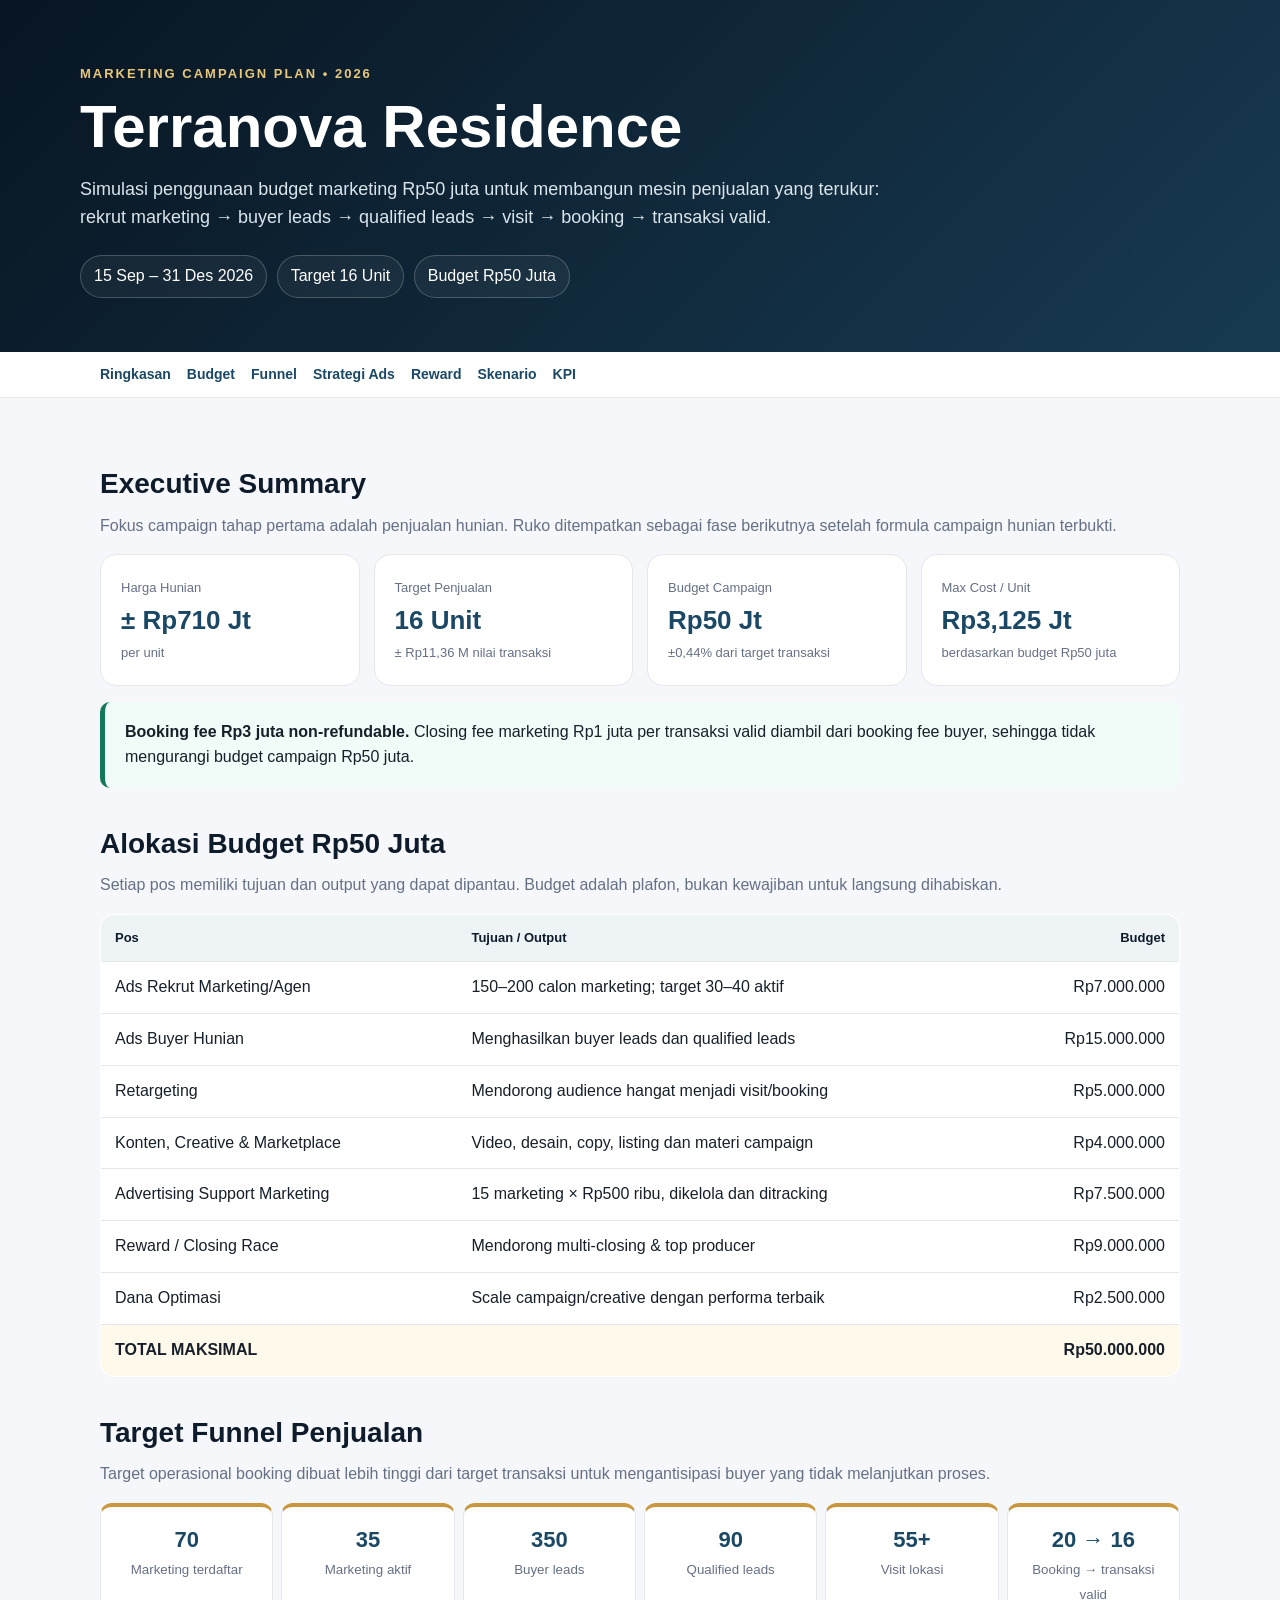
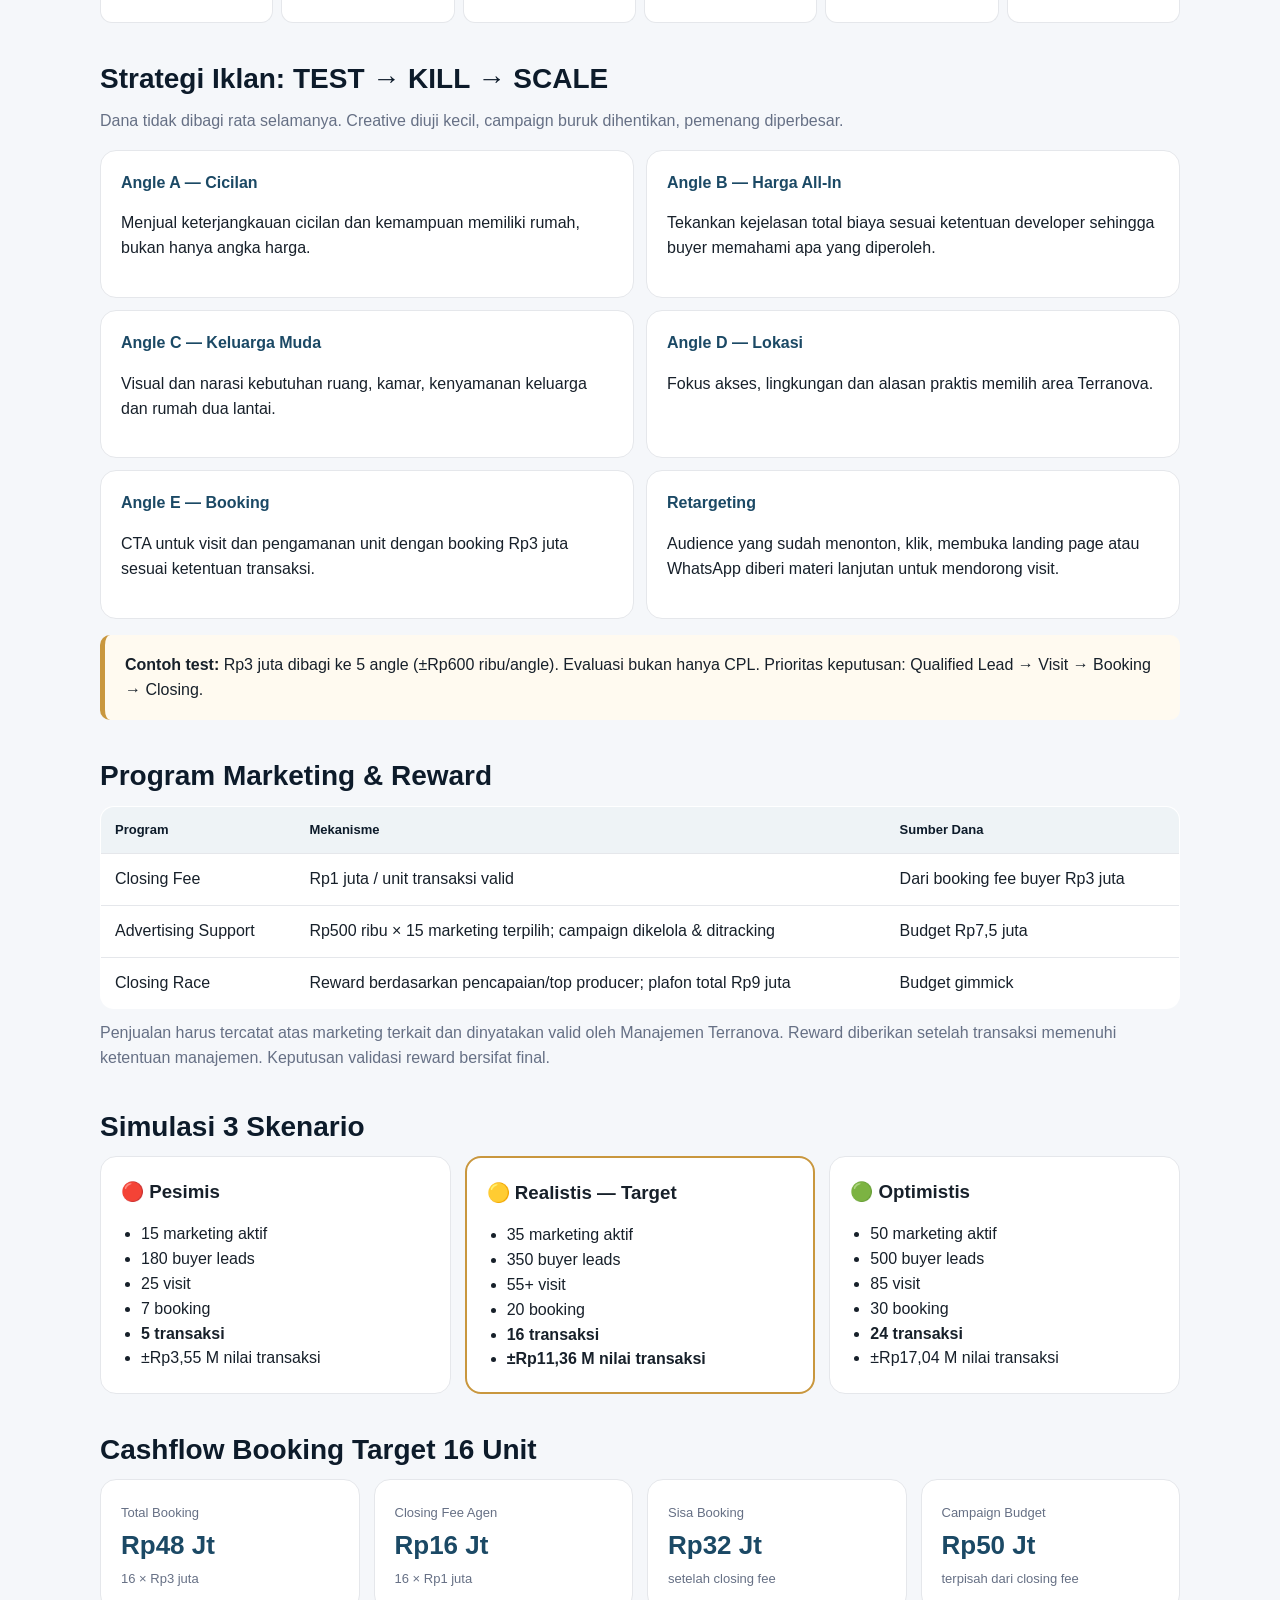
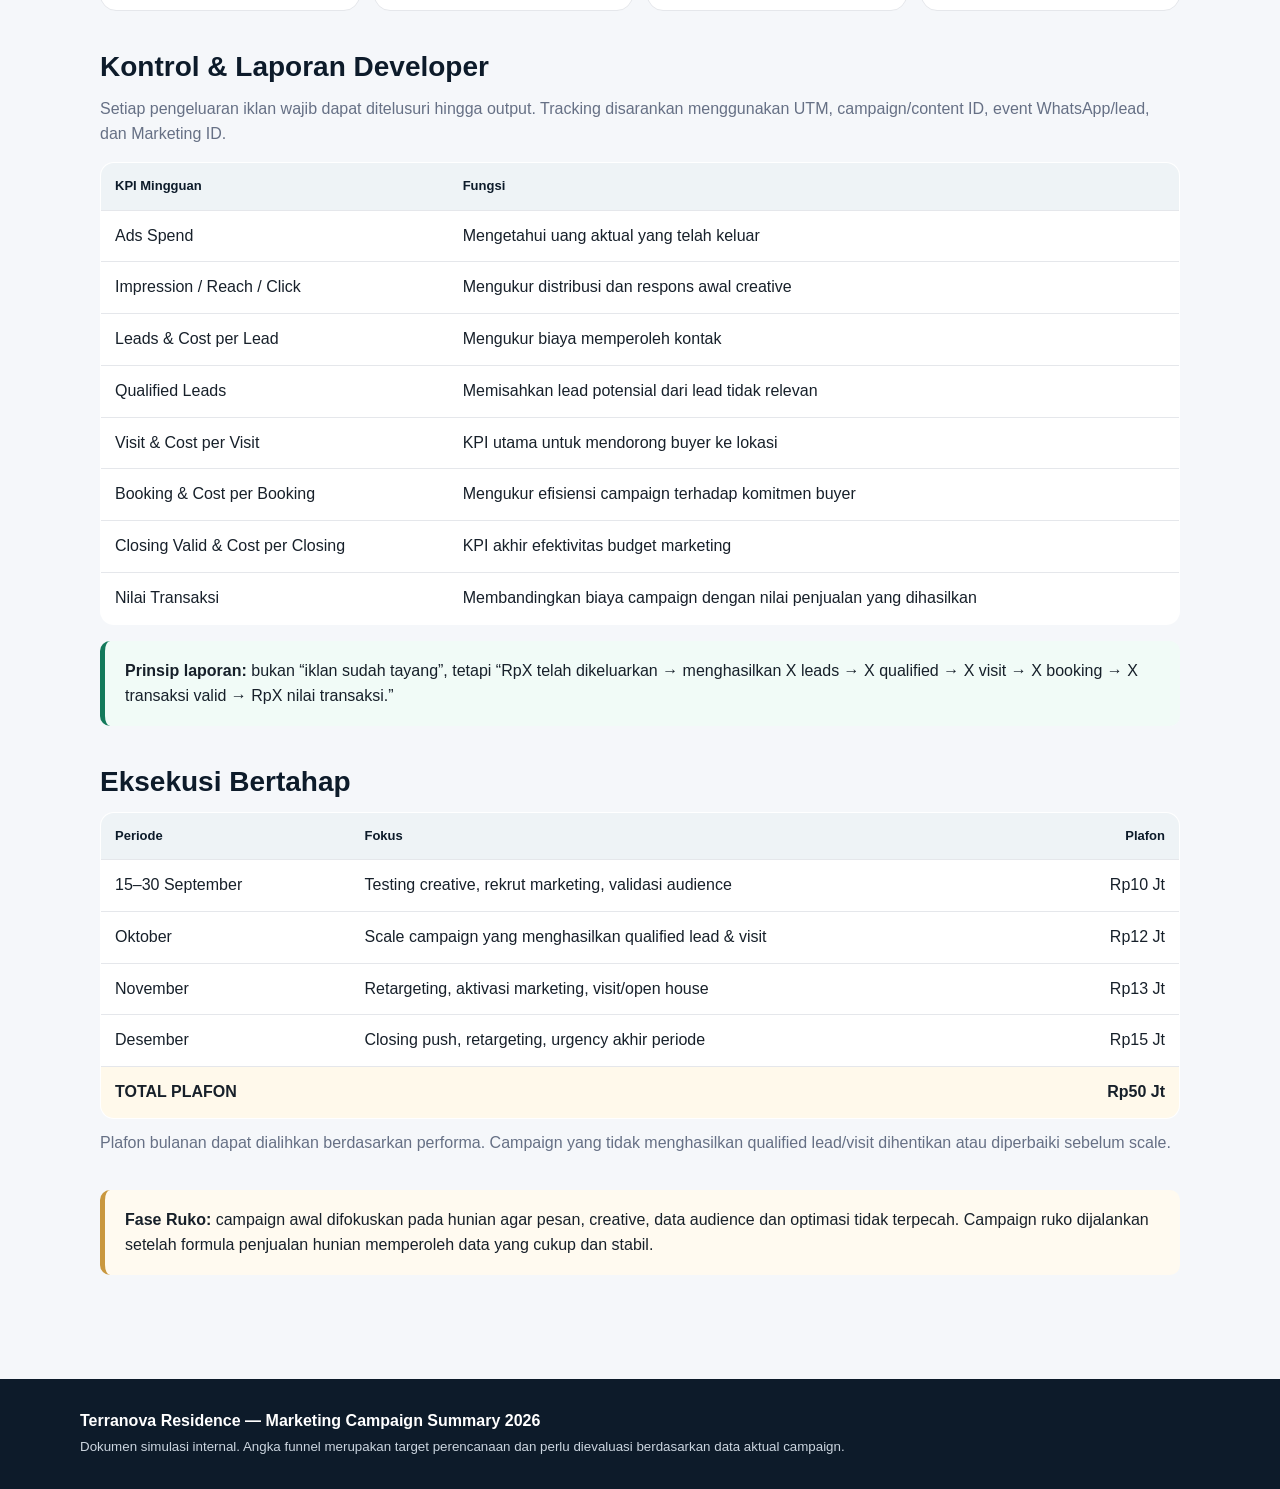
==== summary.html @ 8e8e4796 "Add files via upload" ====
<!doctype html>
<html lang="id">
<head>
<meta charset="utf-8">
<meta name="viewport" content="width=device-width,initial-scale=1">
<title>Marketing Campaign Summary | Terranova Residence 2026</title>
<meta name="description" content="Rencana dan simulasi budget marketing Terranova Residence periode September–Desember 2026.">
<style>
:root{--navy:#0d1b2a;--blue:#1b4965;--gold:#c9973e;--cream:#f7f4ee;--white:#fff;--text:#17202a;--muted:#667085;--green:#13795b;--red:#b42318;--line:#e5e7eb}
*{box-sizing:border-box}html{scroll-behavior:smooth}body{margin:0;font-family:Inter,Segoe UI,Arial,sans-serif;background:#f5f7fa;color:var(--text);line-height:1.55}
.hero{background:linear-gradient(135deg,#081522,#173a51);color:white;padding:64px 20px 54px}.wrap{max-width:1120px;margin:auto}.eyebrow{font-size:13px;letter-spacing:2px;text-transform:uppercase;color:#e8c77a;font-weight:800}.hero h1{font-size:clamp(32px,6vw,60px);line-height:1.03;margin:12px 0}.hero p{max-width:820px;color:#dbe5ec;font-size:18px}.badge{display:inline-block;padding:8px 13px;border:1px solid #ffffff35;border-radius:999px;margin:5px 5px 0 0;background:#ffffff0c}
nav{background:white;border-bottom:1px solid var(--line);position:sticky;top:0;z-index:5}.navin{max-width:1120px;margin:auto;padding:12px 20px;display:flex;gap:16px;overflow:auto}nav a{white-space:nowrap;color:var(--blue);font-weight:700;text-decoration:none;font-size:14px}
main{padding:30px 20px 70px}.section{margin:34px auto}.section h2{font-size:28px;margin:0 0 8px;color:var(--navy)}.lead{color:var(--muted);margin-top:0}
.grid{display:grid;grid-template-columns:repeat(4,1fr);gap:14px}.card{background:white;border:1px solid var(--line);border-radius:16px;padding:20px}.kpi b{display:block;font-size:26px;color:var(--blue)}.kpi span{font-size:13px;color:var(--muted)}
table{width:100%;border-collapse:collapse;background:white;border-radius:14px;overflow:hidden;border:1px solid var(--line)}th,td{padding:13px 14px;text-align:left;border-bottom:1px solid var(--line)}th{background:#eef3f6;color:var(--navy);font-size:13px}tr:last-child td{border-bottom:0}.money{text-align:right;font-variant-numeric:tabular-nums}.strong{font-weight:800}.total{background:#fff9eb}
.flow{display:grid;grid-template-columns:repeat(6,1fr);gap:8px}.step{background:white;border:1px solid var(--line);border-top:4px solid var(--gold);padding:16px 10px;border-radius:12px;text-align:center}.step b{display:block;font-size:22px;color:var(--blue)}.step small{color:var(--muted)}
.note{padding:18px 20px;border-left:5px solid var(--gold);background:#fffaf0;border-radius:10px}.good{border-left-color:var(--green);background:#f1fbf7}
.scenarios{display:grid;grid-template-columns:repeat(3,1fr);gap:14px}.scenario h3{margin:0 0 12px}.scenario ul{padding-left:20px;margin-bottom:0}.realistic{border:2px solid var(--gold)}
.angle{display:grid;grid-template-columns:repeat(2,1fr);gap:12px}.angle .card b{color:var(--blue)}
.footer{background:var(--navy);color:#cbd5df;padding:30px 20px}.footer strong{color:white}
@media(max-width:850px){.grid{grid-template-columns:repeat(2,1fr)}.flow{grid-template-columns:repeat(3,1fr)}.scenarios{grid-template-columns:1fr}.angle{grid-template-columns:1fr}}
@media(max-width:520px){.grid{grid-template-columns:1fr}.flow{grid-template-columns:repeat(2,1fr)}th,td{padding:10px 8px;font-size:12px}.hero{padding-top:42px}}
@media print{nav{display:none}body{background:white}.card,table{break-inside:avoid}.hero{padding:35px 20px}main{padding-top:10px}}
</style>
</head>
<body>
<header class="hero">
 <div class="wrap">
  <div class="eyebrow">Marketing Campaign Plan • 2026</div>
  <h1>Terranova Residence</h1>
  <p>Simulasi penggunaan budget marketing Rp50 juta untuk membangun mesin penjualan yang terukur: rekrut marketing → buyer leads → qualified leads → visit → booking → transaksi valid.</p>
  <span class="badge">15 Sep – 31 Des 2026</span>
  <span class="badge">Target 16 Unit</span>
  <span class="badge">Budget Rp50 Juta</span>
 </div>
</header>
<nav><div class="navin">
<a href="#ringkasan">Ringkasan</a><a href="#budget">Budget</a><a href="#funnel">Funnel</a><a href="#ads">Strategi Ads</a><a href="#reward">Reward</a><a href="#skenario">Skenario</a><a href="#laporan">KPI</a>
</div></nav>
<main class="wrap">
<section id="ringkasan" class="section">
<h2>Executive Summary</h2>
<p class="lead">Fokus campaign tahap pertama adalah penjualan hunian. Ruko ditempatkan sebagai fase berikutnya setelah formula campaign hunian terbukti.</p>
<div class="grid">
 <div class="card kpi"><span>Harga Hunian</span><b>± Rp710 Jt</b><span>per unit</span></div>
 <div class="card kpi"><span>Target Penjualan</span><b>16 Unit</b><span>± Rp11,36 M nilai transaksi</span></div>
 <div class="card kpi"><span>Budget Campaign</span><b>Rp50 Jt</b><span>±0,44% dari target transaksi</span></div>
 <div class="card kpi"><span>Max Cost / Unit</span><b>Rp3,125 Jt</b><span>berdasarkan budget Rp50 juta</span></div>
</div>
<div class="note good" style="margin-top:16px"><strong>Booking fee Rp3 juta non-refundable.</strong> Closing fee marketing Rp1 juta per transaksi valid diambil dari booking fee buyer, sehingga tidak mengurangi budget campaign Rp50 juta.</div>
</section>

<section id="budget" class="section">
<h2>Alokasi Budget Rp50 Juta</h2>
<p class="lead">Setiap pos memiliki tujuan dan output yang dapat dipantau. Budget adalah plafon, bukan kewajiban untuk langsung dihabiskan.</p>
<table>
<thead><tr><th>Pos</th><th>Tujuan / Output</th><th class="money">Budget</th></tr></thead>
<tbody>
<tr><td>Ads Rekrut Marketing/Agen</td><td>150–200 calon marketing; target 30–40 aktif</td><td class="money">Rp7.000.000</td></tr>
<tr><td>Ads Buyer Hunian</td><td>Menghasilkan buyer leads dan qualified leads</td><td class="money">Rp15.000.000</td></tr>
<tr><td>Retargeting</td><td>Mendorong audience hangat menjadi visit/booking</td><td class="money">Rp5.000.000</td></tr>
<tr><td>Konten, Creative & Marketplace</td><td>Video, desain, copy, listing dan materi campaign</td><td class="money">Rp4.000.000</td></tr>
<tr><td>Advertising Support Marketing</td><td>15 marketing × Rp500 ribu, dikelola dan ditracking</td><td class="money">Rp7.500.000</td></tr>
<tr><td>Reward / Closing Race</td><td>Mendorong multi-closing & top producer</td><td class="money">Rp9.000.000</td></tr>
<tr><td>Dana Optimasi</td><td>Scale campaign/creative dengan performa terbaik</td><td class="money">Rp2.500.000</td></tr>
<tr class="total strong"><td colspan="2">TOTAL MAKSIMAL</td><td class="money">Rp50.000.000</td></tr>
</tbody></table>
</section>

<section id="funnel" class="section">
<h2>Target Funnel Penjualan</h2>
<p class="lead">Target operasional booking dibuat lebih tinggi dari target transaksi untuk mengantisipasi buyer yang tidak melanjutkan proses.</p>
<div class="flow">
<div class="step"><b>70</b><small>Marketing terdaftar</small></div>
<div class="step"><b>35</b><small>Marketing aktif</small></div>
<div class="step"><b>350</b><small>Buyer leads</small></div>
<div class="step"><b>90</b><small>Qualified leads</small></div>
<div class="step"><b>55+</b><small>Visit lokasi</small></div>
<div class="step"><b>20 → 16</b><small>Booking → transaksi valid</small></div>
</div>
</section>

<section id="ads" class="section">
<h2>Strategi Iklan: TEST → KILL → SCALE</h2>
<p class="lead">Dana tidak dibagi rata selamanya. Creative diuji kecil, campaign buruk dihentikan, pemenang diperbesar.</p>
<div class="angle">
<div class="card"><b>Angle A — Cicilan</b><p>Menjual keterjangkauan cicilan dan kemampuan memiliki rumah, bukan hanya angka harga.</p></div>
<div class="card"><b>Angle B — Harga All-In</b><p>Tekankan kejelasan total biaya sesuai ketentuan developer sehingga buyer memahami apa yang diperoleh.</p></div>
<div class="card"><b>Angle C — Keluarga Muda</b><p>Visual dan narasi kebutuhan ruang, kamar, kenyamanan keluarga dan rumah dua lantai.</p></div>
<div class="card"><b>Angle D — Lokasi</b><p>Fokus akses, lingkungan dan alasan praktis memilih area Terranova.</p></div>
<div class="card"><b>Angle E — Booking</b><p>CTA untuk visit dan pengamanan unit dengan booking Rp3 juta sesuai ketentuan transaksi.</p></div>
<div class="card"><b>Retargeting</b><p>Audience yang sudah menonton, klik, membuka landing page atau WhatsApp diberi materi lanjutan untuk mendorong visit.</p></div>
</div>
<div class="note" style="margin-top:16px"><strong>Contoh test:</strong> Rp3 juta dibagi ke 5 angle (±Rp600 ribu/angle). Evaluasi bukan hanya CPL. Prioritas keputusan: Qualified Lead → Visit → Booking → Closing.</div>
</section>

<section id="reward" class="section">
<h2>Program Marketing & Reward</h2>
<table>
<thead><tr><th>Program</th><th>Mekanisme</th><th>Sumber Dana</th></tr></thead>
<tbody>
<tr><td>Closing Fee</td><td>Rp1 juta / unit transaksi valid</td><td>Dari booking fee buyer Rp3 juta</td></tr>
<tr><td>Advertising Support</td><td>Rp500 ribu × 15 marketing terpilih; campaign dikelola & ditracking</td><td>Budget Rp7,5 juta</td></tr>
<tr><td>Closing Race</td><td>Reward berdasarkan pencapaian/top producer; plafon total Rp9 juta</td><td>Budget gimmick</td></tr>
</tbody></table>
<p class="lead" style="margin-top:12px">Penjualan harus tercatat atas marketing terkait dan dinyatakan valid oleh Manajemen Terranova. Reward diberikan setelah transaksi memenuhi ketentuan manajemen. Keputusan validasi reward bersifat final.</p>
</section>

<section id="skenario" class="section">
<h2>Simulasi 3 Skenario</h2>
<div class="scenarios">
<div class="card scenario"><h3>🔴 Pesimis</h3><ul><li>15 marketing aktif</li><li>180 buyer leads</li><li>25 visit</li><li>7 booking</li><li><strong>5 transaksi</strong></li><li>±Rp3,55 M nilai transaksi</li></ul></div>
<div class="card scenario realistic"><h3>🟡 Realistis — Target</h3><ul><li>35 marketing aktif</li><li>350 buyer leads</li><li>55+ visit</li><li>20 booking</li><li><strong>16 transaksi</strong></li><li><strong>±Rp11,36 M nilai transaksi</strong></li></ul></div>
<div class="card scenario"><h3>🟢 Optimistis</h3><ul><li>50 marketing aktif</li><li>500 buyer leads</li><li>85 visit</li><li>30 booking</li><li><strong>24 transaksi</strong></li><li>±Rp17,04 M nilai transaksi</li></ul></div>
</div>
</section>

<section class="section">
<h2>Cashflow Booking Target 16 Unit</h2>
<div class="grid">
<div class="card kpi"><span>Total Booking</span><b>Rp48 Jt</b><span>16 × Rp3 juta</span></div>
<div class="card kpi"><span>Closing Fee Agen</span><b>Rp16 Jt</b><span>16 × Rp1 juta</span></div>
<div class="card kpi"><span>Sisa Booking</span><b>Rp32 Jt</b><span>setelah closing fee</span></div>
<div class="card kpi"><span>Campaign Budget</span><b>Rp50 Jt</b><span>terpisah dari closing fee</span></div>
</div>
</section>

<section id="laporan" class="section">
<h2>Kontrol & Laporan Developer</h2>
<p class="lead">Setiap pengeluaran iklan wajib dapat ditelusuri hingga output. Tracking disarankan menggunakan UTM, campaign/content ID, event WhatsApp/lead, dan Marketing ID.</p>
<table>
<thead><tr><th>KPI Mingguan</th><th>Fungsi</th></tr></thead>
<tbody>
<tr><td>Ads Spend</td><td>Mengetahui uang aktual yang telah keluar</td></tr>
<tr><td>Impression / Reach / Click</td><td>Mengukur distribusi dan respons awal creative</td></tr>
<tr><td>Leads & Cost per Lead</td><td>Mengukur biaya memperoleh kontak</td></tr>
<tr><td>Qualified Leads</td><td>Memisahkan lead potensial dari lead tidak relevan</td></tr>
<tr><td>Visit & Cost per Visit</td><td>KPI utama untuk mendorong buyer ke lokasi</td></tr>
<tr><td>Booking & Cost per Booking</td><td>Mengukur efisiensi campaign terhadap komitmen buyer</td></tr>
<tr><td>Closing Valid & Cost per Closing</td><td>KPI akhir efektivitas budget marketing</td></tr>
<tr><td>Nilai Transaksi</td><td>Membandingkan biaya campaign dengan nilai penjualan yang dihasilkan</td></tr>
</tbody></table>
<div class="note good" style="margin-top:16px"><strong>Prinsip laporan:</strong> bukan “iklan sudah tayang”, tetapi “RpX telah dikeluarkan → menghasilkan X leads → X qualified → X visit → X booking → X transaksi valid → RpX nilai transaksi.”</div>
</section>

<section class="section">
<h2>Eksekusi Bertahap</h2>
<table>
<thead><tr><th>Periode</th><th>Fokus</th><th class="money">Plafon</th></tr></thead>
<tbody>
<tr><td>15–30 September</td><td>Testing creative, rekrut marketing, validasi audience</td><td class="money">Rp10 Jt</td></tr>
<tr><td>Oktober</td><td>Scale campaign yang menghasilkan qualified lead & visit</td><td class="money">Rp12 Jt</td></tr>
<tr><td>November</td><td>Retargeting, aktivasi marketing, visit/open house</td><td class="money">Rp13 Jt</td></tr>
<tr><td>Desember</td><td>Closing push, retargeting, urgency akhir periode</td><td class="money">Rp15 Jt</td></tr>
<tr class="total strong"><td colspan="2">TOTAL PLAFON</td><td class="money">Rp50 Jt</td></tr>
</tbody></table>
<p class="lead" style="margin-top:12px">Plafon bulanan dapat dialihkan berdasarkan performa. Campaign yang tidak menghasilkan qualified lead/visit dihentikan atau diperbaiki sebelum scale.</p>
</section>

<section class="section">
<div class="note"><strong>Fase Ruko:</strong> campaign awal difokuskan pada hunian agar pesan, creative, data audience dan optimasi tidak terpecah. Campaign ruko dijalankan setelah formula penjualan hunian memperoleh data yang cukup dan stabil.</div>
</section>
</main>
<footer class="footer"><div class="wrap"><strong>Terranova Residence — Marketing Campaign Summary 2026</strong><br><small>Dokumen simulasi internal. Angka funnel merupakan target perencanaan dan perlu dievaluasi berdasarkan data aktual campaign.</small></div></footer>
</body>
</html>
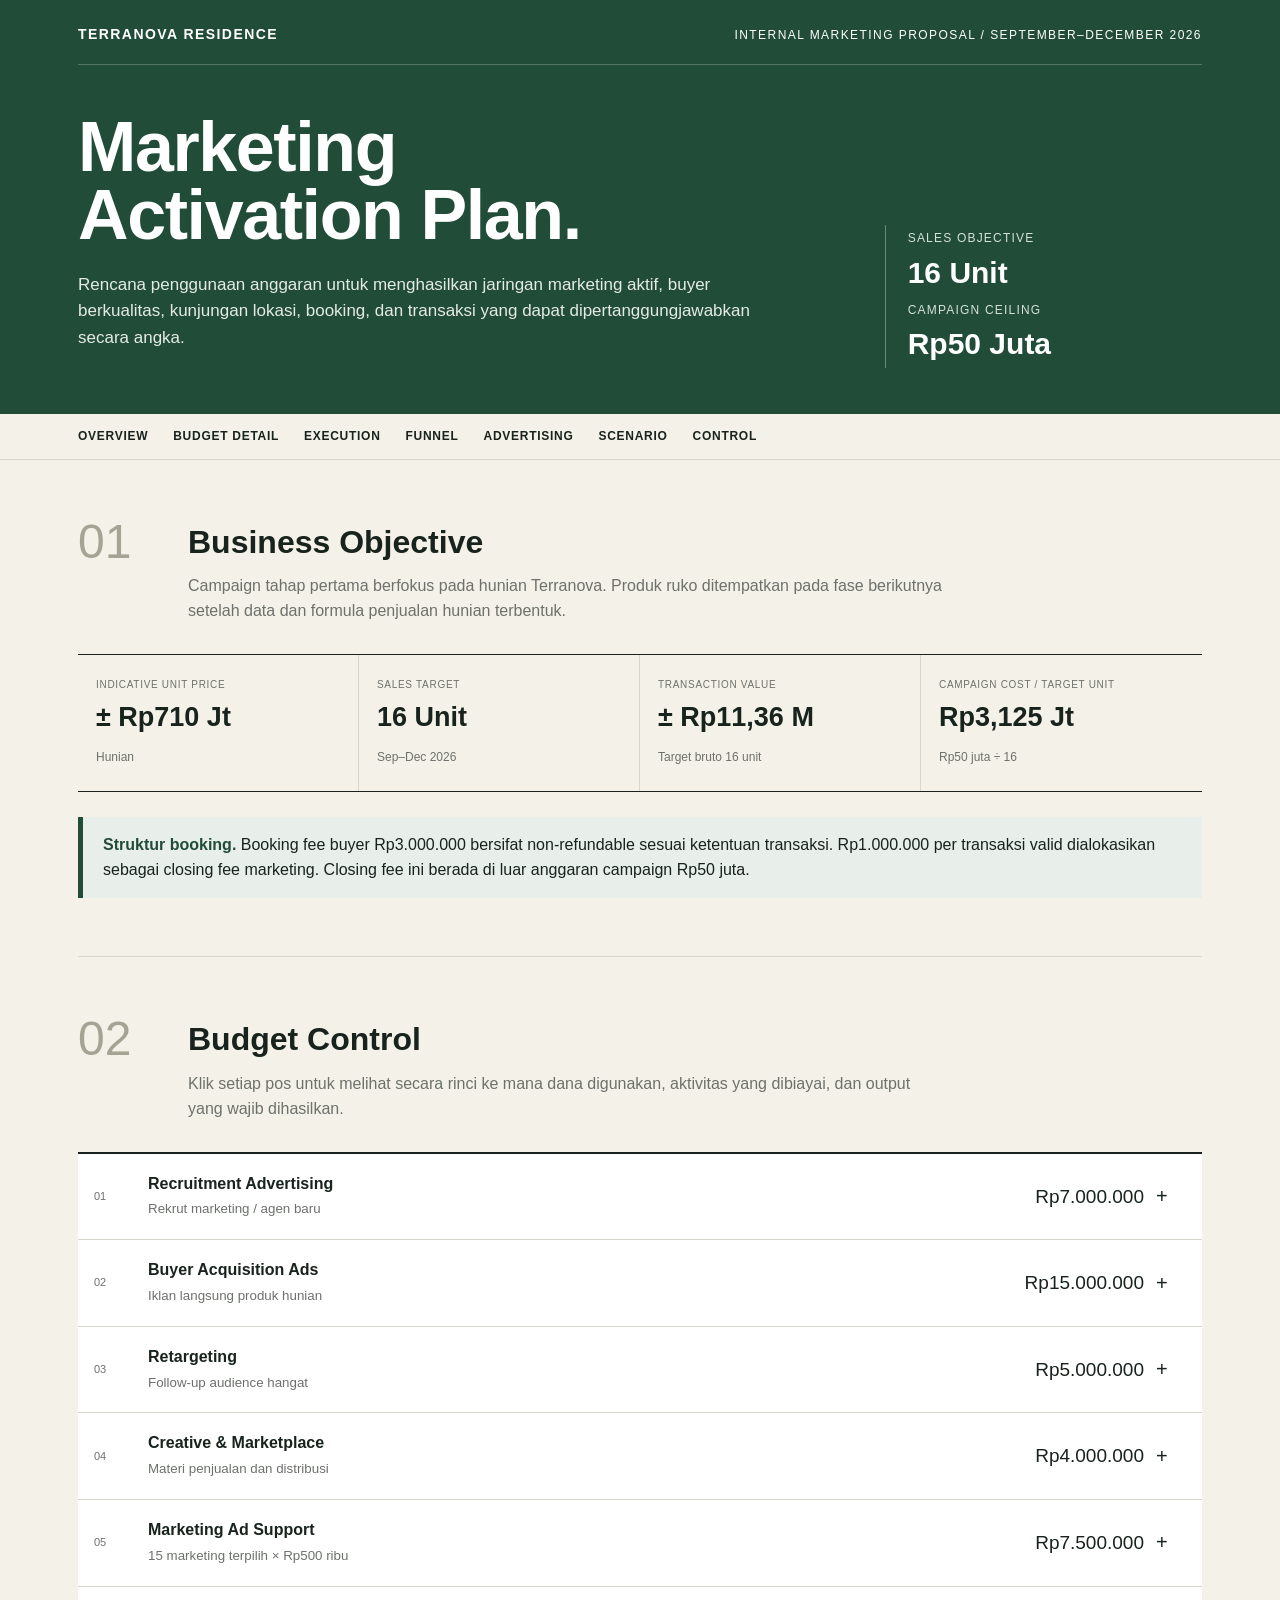
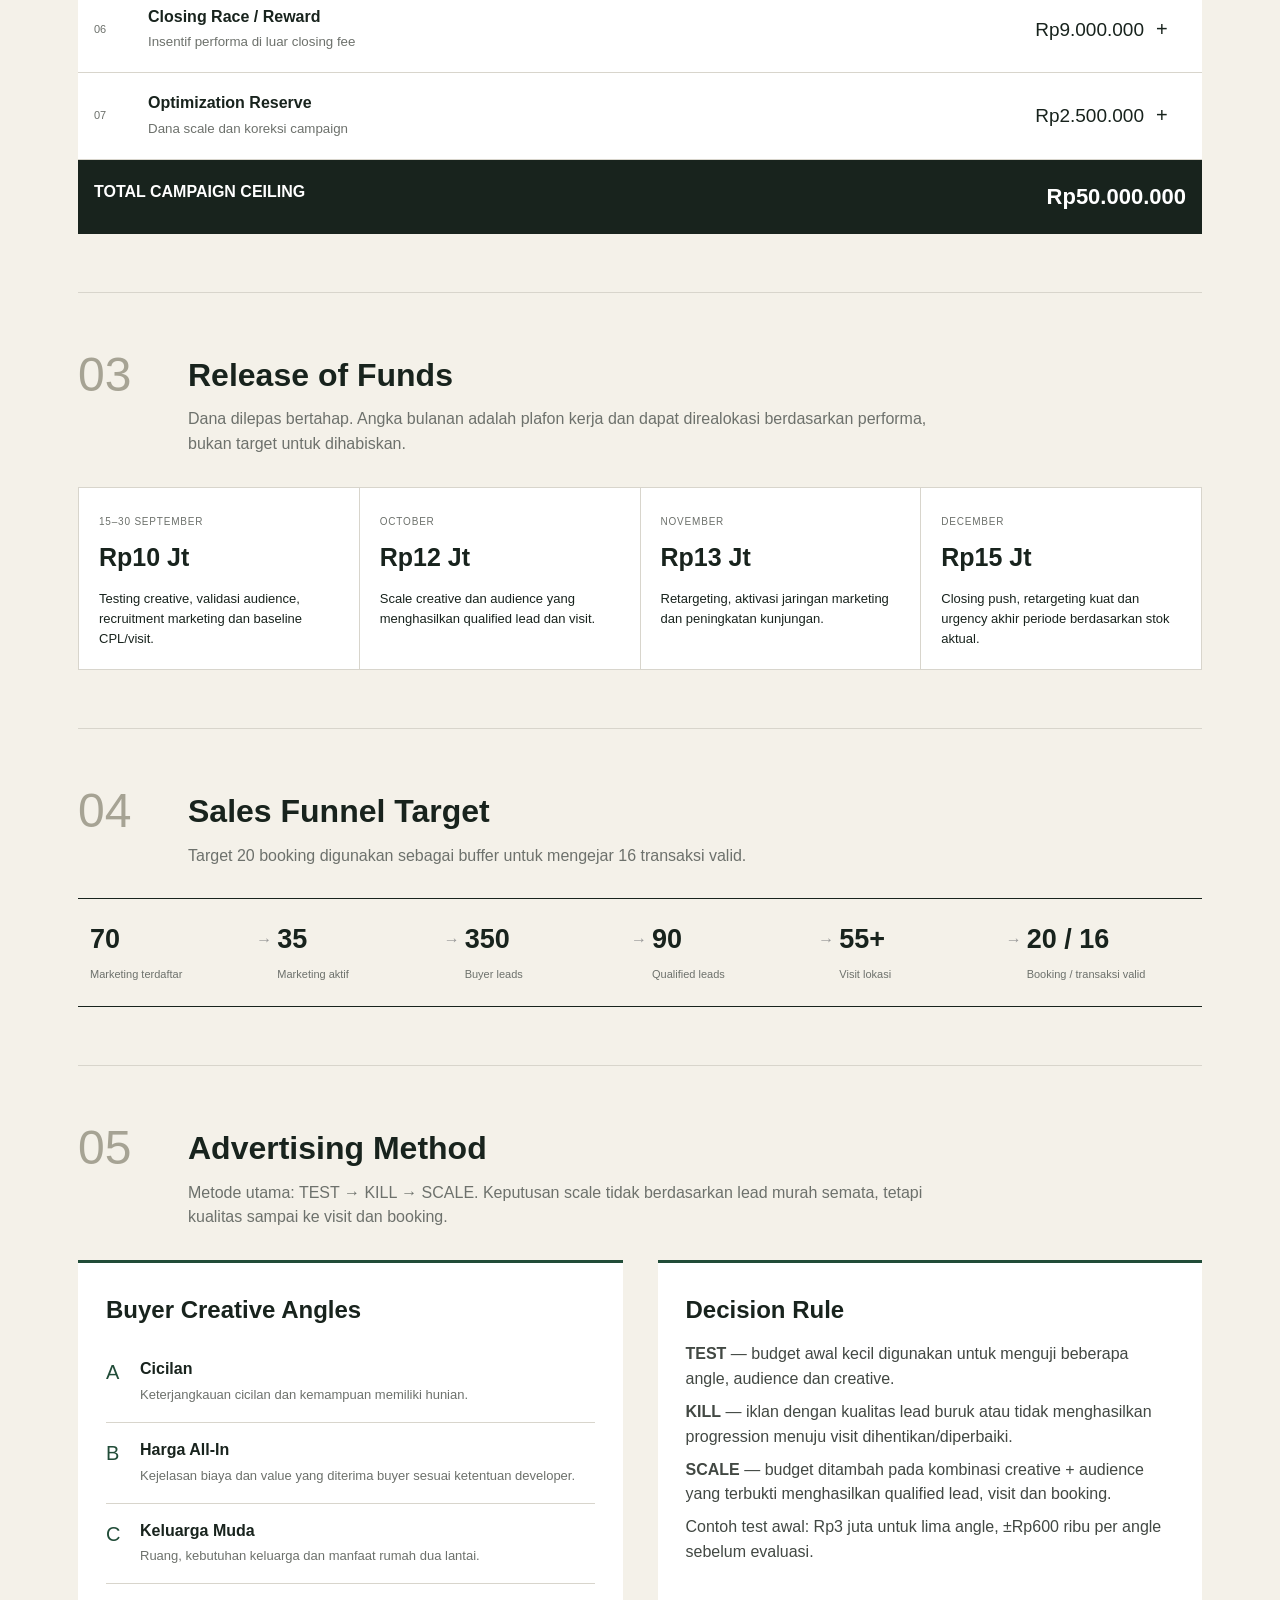
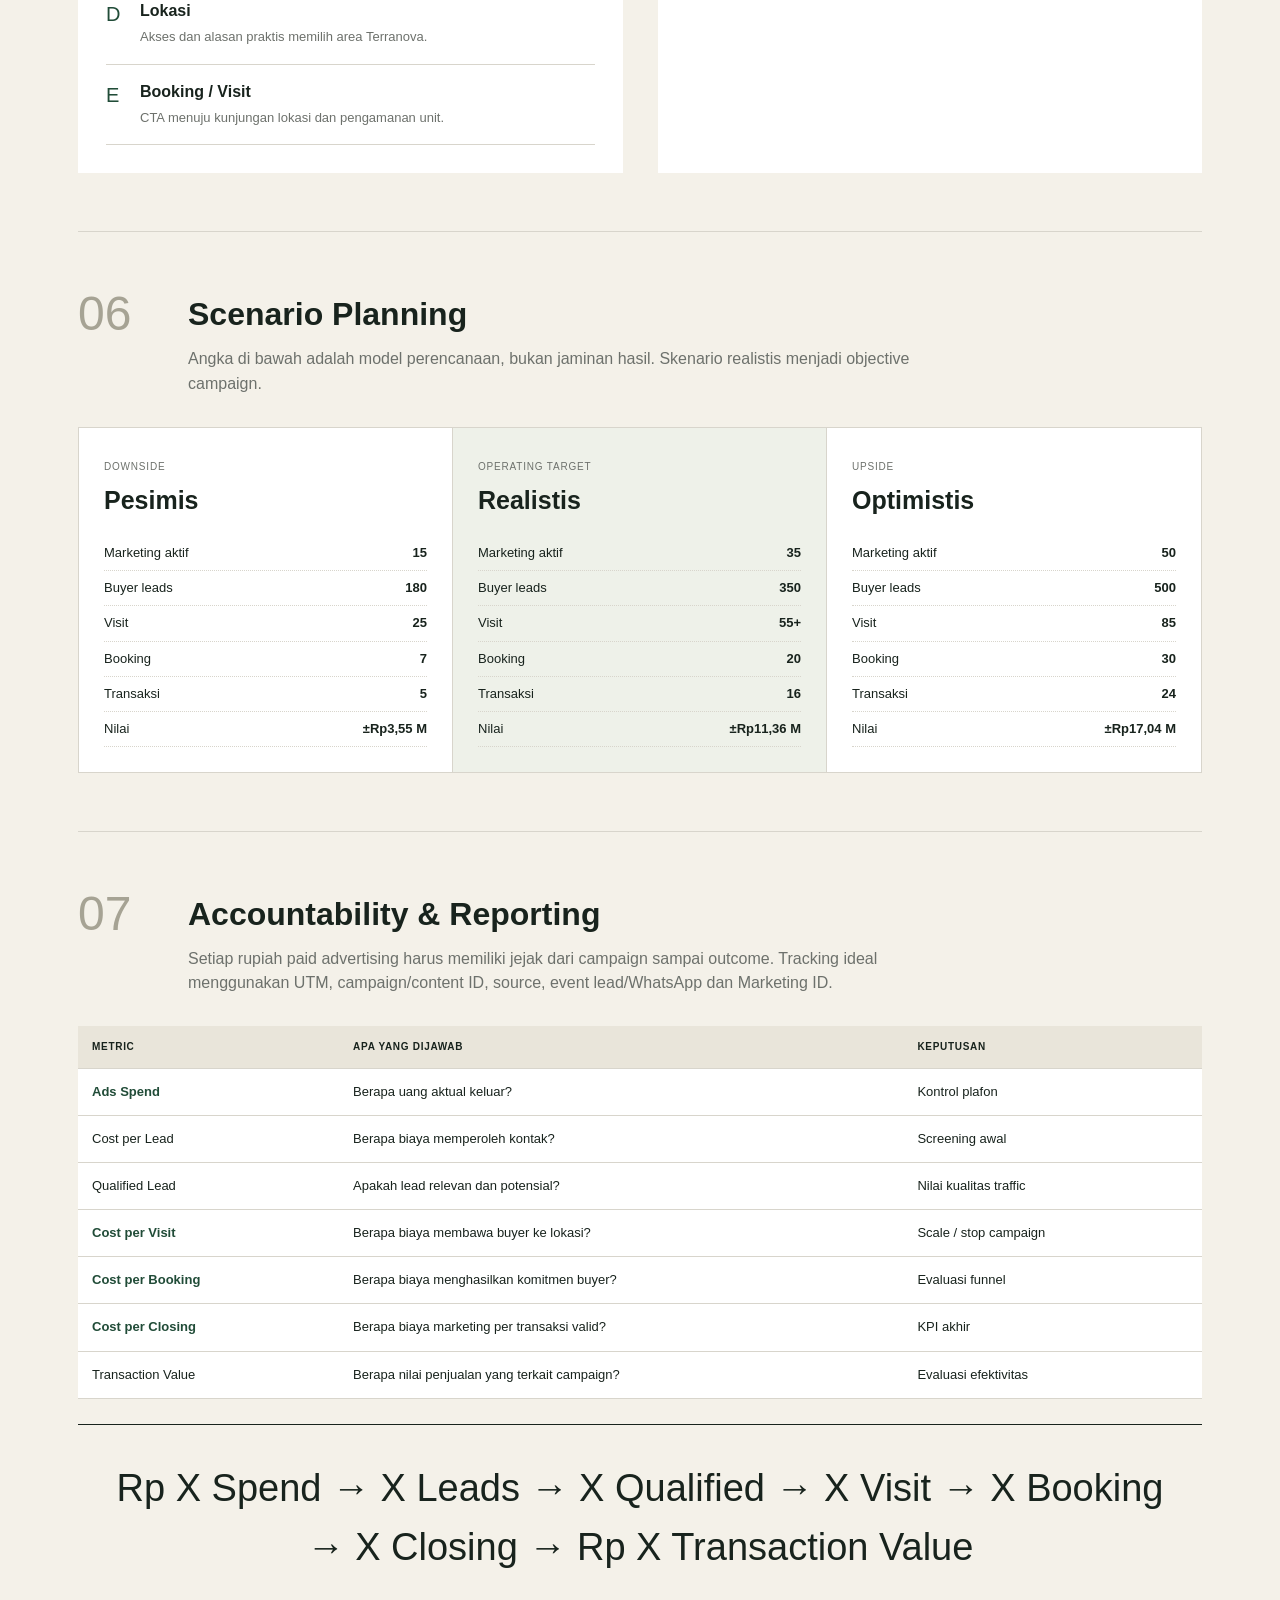
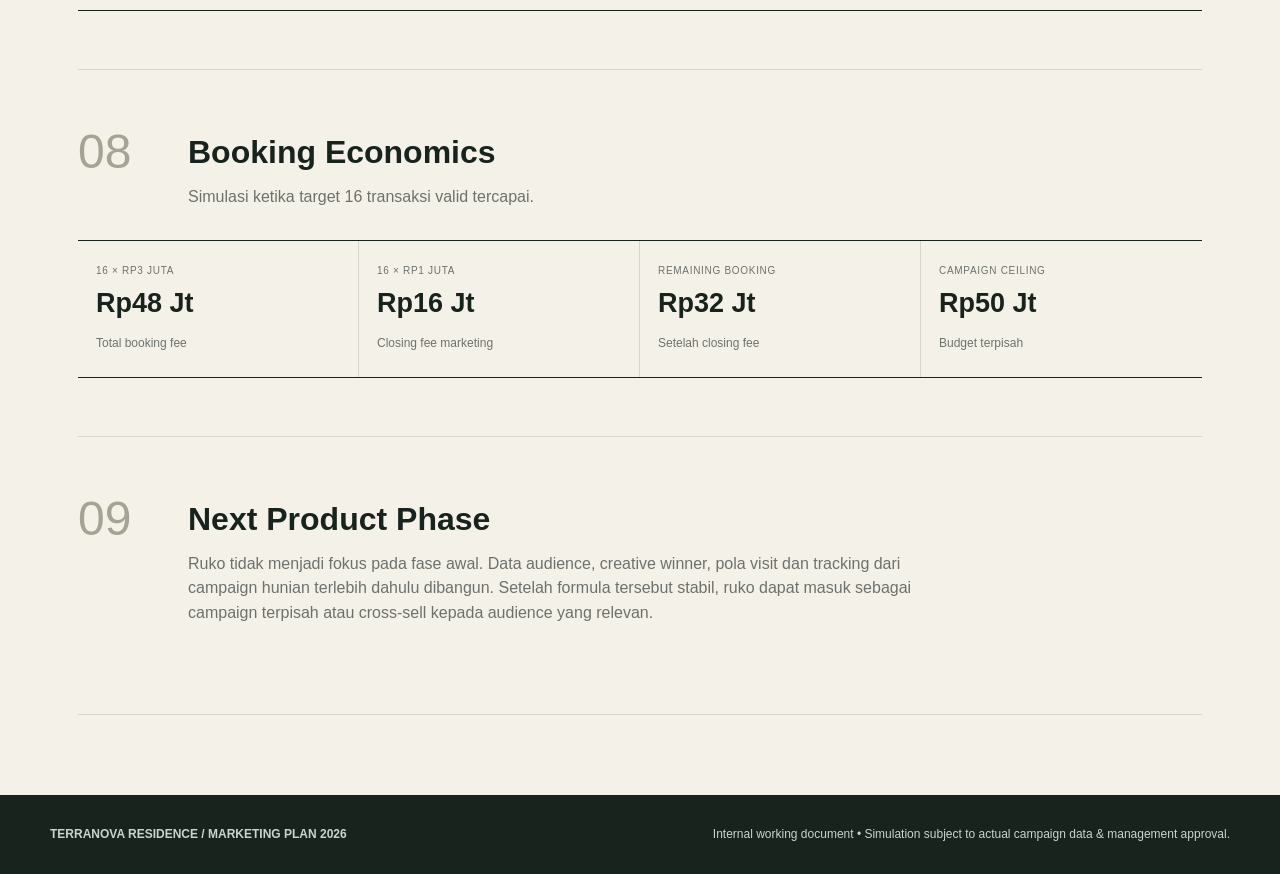
==== commit cc7a7d3f: "Add files via upload" ====
--- a/summary.html
+++ b/summary.html
@@ -3,164 +3,185 @@
 <head>
 <meta charset="utf-8">
 <meta name="viewport" content="width=device-width,initial-scale=1">
-<title>Marketing Campaign Summary | Terranova Residence 2026</title>
-<meta name="description" content="Rencana dan simulasi budget marketing Terranova Residence periode September–Desember 2026.">
+<title>Terranova Residence — Marketing Plan Sep–Dec 2026</title>
+<meta name="description" content="Marketing plan dan budget control Terranova Residence September–Desember 2026.">
 <style>
-:root{--navy:#0d1b2a;--blue:#1b4965;--gold:#c9973e;--cream:#f7f4ee;--white:#fff;--text:#17202a;--muted:#667085;--green:#13795b;--red:#b42318;--line:#e5e7eb}
-*{box-sizing:border-box}html{scroll-behavior:smooth}body{margin:0;font-family:Inter,Segoe UI,Arial,sans-serif;background:#f5f7fa;color:var(--text);line-height:1.55}
-.hero{background:linear-gradient(135deg,#081522,#173a51);color:white;padding:64px 20px 54px}.wrap{max-width:1120px;margin:auto}.eyebrow{font-size:13px;letter-spacing:2px;text-transform:uppercase;color:#e8c77a;font-weight:800}.hero h1{font-size:clamp(32px,6vw,60px);line-height:1.03;margin:12px 0}.hero p{max-width:820px;color:#dbe5ec;font-size:18px}.badge{display:inline-block;padding:8px 13px;border:1px solid #ffffff35;border-radius:999px;margin:5px 5px 0 0;background:#ffffff0c}
-nav{background:white;border-bottom:1px solid var(--line);position:sticky;top:0;z-index:5}.navin{max-width:1120px;margin:auto;padding:12px 20px;display:flex;gap:16px;overflow:auto}nav a{white-space:nowrap;color:var(--blue);font-weight:700;text-decoration:none;font-size:14px}
-main{padding:30px 20px 70px}.section{margin:34px auto}.section h2{font-size:28px;margin:0 0 8px;color:var(--navy)}.lead{color:var(--muted);margin-top:0}
-.grid{display:grid;grid-template-columns:repeat(4,1fr);gap:14px}.card{background:white;border:1px solid var(--line);border-radius:16px;padding:20px}.kpi b{display:block;font-size:26px;color:var(--blue)}.kpi span{font-size:13px;color:var(--muted)}
-table{width:100%;border-collapse:collapse;background:white;border-radius:14px;overflow:hidden;border:1px solid var(--line)}th,td{padding:13px 14px;text-align:left;border-bottom:1px solid var(--line)}th{background:#eef3f6;color:var(--navy);font-size:13px}tr:last-child td{border-bottom:0}.money{text-align:right;font-variant-numeric:tabular-nums}.strong{font-weight:800}.total{background:#fff9eb}
-.flow{display:grid;grid-template-columns:repeat(6,1fr);gap:8px}.step{background:white;border:1px solid var(--line);border-top:4px solid var(--gold);padding:16px 10px;border-radius:12px;text-align:center}.step b{display:block;font-size:22px;color:var(--blue)}.step small{color:var(--muted)}
-.note{padding:18px 20px;border-left:5px solid var(--gold);background:#fffaf0;border-radius:10px}.good{border-left-color:var(--green);background:#f1fbf7}
-.scenarios{display:grid;grid-template-columns:repeat(3,1fr);gap:14px}.scenario h3{margin:0 0 12px}.scenario ul{padding-left:20px;margin-bottom:0}.realistic{border:2px solid var(--gold)}
-.angle{display:grid;grid-template-columns:repeat(2,1fr);gap:12px}.angle .card b{color:var(--blue)}
-.footer{background:var(--navy);color:#cbd5df;padding:30px 20px}.footer strong{color:white}
-@media(max-width:850px){.grid{grid-template-columns:repeat(2,1fr)}.flow{grid-template-columns:repeat(3,1fr)}.scenarios{grid-template-columns:1fr}.angle{grid-template-columns:1fr}}
-@media(max-width:520px){.grid{grid-template-columns:1fr}.flow{grid-template-columns:repeat(2,1fr)}th,td{padding:10px 8px;font-size:12px}.hero{padding-top:42px}}
-@media print{nav{display:none}body{background:white}.card,table{break-inside:avoid}.hero{padding:35px 20px}main{padding-top:10px}}
+:root{--ink:#18231d;--green:#214c38;--green2:#356a4e;--paper:#f4f1e9;--white:#fff;--line:#d8d5cc;--muted:#6d716c;--sand:#ded4bd;--warn:#8a5d28}
+*{box-sizing:border-box}html{scroll-behavior:smooth}body{margin:0;background:var(--paper);color:var(--ink);font-family:"Trebuchet MS","Segoe UI",Arial,sans-serif;line-height:1.55}
+a{color:inherit}.mast{background:var(--green);color:#fff}.mastin{max-width:1180px;margin:auto;padding:24px 28px 46px}.brand{display:flex;justify-content:space-between;align-items:center;border-bottom:1px solid #ffffff3b;padding-bottom:18px;font-size:12px;letter-spacing:.12em;text-transform:uppercase}.brand strong{font-size:14px}.headline{display:grid;grid-template-columns:1.55fr .65fr;gap:50px;padding-top:48px}.headline h1{font-family:"Trebuchet MS","Segoe UI",Arial,sans-serif;font-weight:700;font-size:clamp(38px,6vw,70px);line-height:.98;margin:0 0 22px;letter-spacing:-.02em}.headline p{max-width:700px;color:#e4ebe6;font-size:17px}.period{align-self:end;border-left:1px solid #ffffff55;padding-left:22px}.period b{display:block;font-family:"Trebuchet MS","Segoe UI",Arial,sans-serif;font-size:30px;font-weight:700}.period span{font-size:12px;color:#d5e1da;text-transform:uppercase;letter-spacing:.1em}
+.nav{background:#f4f1e9;border-bottom:1px solid var(--line);position:sticky;top:0;z-index:10}.navin{max-width:1180px;margin:auto;display:flex;gap:25px;padding:13px 28px;overflow:auto}.nav a{text-decoration:none;white-space:nowrap;font-size:12px;font-weight:700;text-transform:uppercase;letter-spacing:.06em}
+main{max-width:1180px;margin:auto;padding:0 28px 80px}.section{padding:58px 0;border-bottom:1px solid var(--line)}.sectionhead{display:grid;grid-template-columns:90px 1fr;gap:20px;margin-bottom:30px}.no{font-family:"Trebuchet MS","Segoe UI",Arial,sans-serif;font-size:48px;color:#a6a394;line-height:1}.section h2{font-family:"Trebuchet MS","Segoe UI",Arial,sans-serif;font-size:32px;font-weight:700;margin:0}.sectionlead{color:var(--muted);max-width:760px;margin:7px 0 0}
+.metrics{display:grid;grid-template-columns:repeat(4,1fr);border-top:1px solid var(--ink);border-bottom:1px solid var(--ink)}.metric{padding:22px 18px;border-right:1px solid var(--line)}.metric:last-child{border:0}.metric small{display:block;color:var(--muted);text-transform:uppercase;letter-spacing:.07em;font-size:10px}.metric strong{font-family:"Trebuchet MS","Segoe UI",Arial,sans-serif;display:block;font-size:27px;font-weight:700;margin:5px 0}.metric span{font-size:12px;color:var(--muted)}
+.budgetlist{background:#fff;border-top:2px solid var(--ink)}.budgetrow{border-bottom:1px solid var(--line)}.budgetbtn{width:100%;display:grid;grid-template-columns:42px 1fr 180px 30px;align-items:center;gap:12px;padding:18px 16px;background:none;border:0;text-align:left;color:var(--ink);cursor:pointer;font:inherit}.budgetbtn:hover{background:#faf9f5}.idx{font-size:11px;color:var(--muted)}.budgetname strong{display:block}.budgetname small{color:var(--muted)}.amount{text-align:right;font-family:"Trebuchet MS","Segoe UI",Arial,sans-serif;font-size:19px}.chev{font-size:20px;transition:.2s}.budgetrow.open .chev{transform:rotate(45deg)}.detail{display:none;background:#f8f7f2;border-top:1px dashed var(--line);padding:22px 22px 25px 70px}.budgetrow.open .detail{display:block}.detailgrid{display:grid;grid-template-columns:1fr 1fr;gap:28px}.detail h4{margin:0 0 8px;font-size:12px;text-transform:uppercase;letter-spacing:.08em;color:var(--green)}.detail ul{margin:0;padding-left:18px}.detail li{margin:5px 0}.output{border-left:3px solid var(--green2);padding-left:16px}.budgettotal{display:flex;justify-content:space-between;padding:20px 16px;background:var(--ink);color:#fff;font-weight:700}.budgettotal b{font-family:"Trebuchet MS","Segoe UI",Arial,sans-serif;font-size:22px}
+.months{display:grid;grid-template-columns:repeat(4,1fr);gap:1px;background:var(--line);border:1px solid var(--line)}.month{background:#fff;padding:20px}.month small{color:var(--muted);text-transform:uppercase;font-size:10px;letter-spacing:.08em}.month b{display:block;font-family:"Trebuchet MS","Segoe UI",Arial,sans-serif;font-size:25px;font-weight:700;margin:5px 0 12px}.month p{font-size:13px;margin:0}
+.funnel{display:flex;align-items:stretch;border-top:1px solid var(--ink);border-bottom:1px solid var(--ink)}.fitem{flex:1;padding:20px 12px;position:relative}.fitem:not(:last-child):after{content:"→";position:absolute;right:-7px;top:29px;color:#999}.fitem strong{font-family:"Trebuchet MS","Segoe UI",Arial,sans-serif;font-size:27px;font-weight:700;display:block}.fitem span{font-size:11px;color:var(--muted)}
+.two{display:grid;grid-template-columns:1fr 1fr;gap:35px}.editorial{background:#fff;padding:28px;border-top:3px solid var(--green)}.editorial h3{font-family:"Trebuchet MS","Segoe UI",Arial,sans-serif;font-weight:400;font-size:24px;font-weight:700;margin:0 0 14px}.editorial p{margin:8px 0;color:#424843}.angles{counter-reset:a}.angle{display:grid;grid-template-columns:34px 1fr;padding:15px 0;border-bottom:1px solid var(--line)}.angle:before{counter-increment:a;content:counter(a,upper-alpha);font-family:"Trebuchet MS","Segoe UI",Arial,sans-serif;color:var(--green);font-size:20px}.angle strong{display:block}.angle span{font-size:13px;color:var(--muted)}
+.tablewrap{overflow:auto}table{border-collapse:collapse;width:100%;min-width:680px;background:#fff}th{font-size:10px;text-transform:uppercase;letter-spacing:.07em;text-align:left;background:#e9e5da}th,td{padding:13px 14px;border-bottom:1px solid var(--line)}td{font-size:13px}.right{text-align:right}.hi{font-weight:700;color:var(--green)}
+.callout{margin-top:25px;border-left:5px solid var(--green);padding:16px 20px;background:#e8eee9}.callout strong{color:var(--green)}
+.scenario{display:grid;grid-template-columns:repeat(3,1fr);border:1px solid var(--line)}.sc{padding:25px;background:#fff;border-right:1px solid var(--line)}.sc:last-child{border:0}.sc.featured{background:#eef1e9}.sc label{font-size:10px;text-transform:uppercase;letter-spacing:.08em;color:var(--muted)}.sc h3{font-family:"Trebuchet MS","Segoe UI",Arial,sans-serif;font-size:25px;font-weight:700;margin:4px 0 16px}.sc dl{margin:0}.sc dl div{display:flex;justify-content:space-between;border-bottom:1px dotted var(--line);padding:7px 0;font-size:13px}.sc dd{font-weight:700;margin:0}
+.formula{font-family:"Trebuchet MS","Segoe UI",Arial,sans-serif;font-size:clamp(23px,4vw,38px);text-align:center;padding:34px;border-top:1px solid var(--ink);border-bottom:1px solid var(--ink);margin-top:25px}
+footer{background:#18231d;color:#ccd3ce;padding:30px 28px;font-size:12px}.foot{max-width:1180px;margin:auto;display:flex;justify-content:space-between;gap:20px}
+@media(max-width:800px){.headline{grid-template-columns:1fr}.period{border-left:0;border-top:1px solid #ffffff55;padding:18px 0 0}.metrics{grid-template-columns:1fr 1fr}.metric:nth-child(2){border-right:0}.metric:nth-child(-n+2){border-bottom:1px solid var(--line)}.sectionhead{grid-template-columns:55px 1fr}.no{font-size:34px}.budgetbtn{grid-template-columns:30px 1fr 120px 24px}.detail{padding-left:25px}.detailgrid,.two{grid-template-columns:1fr}.months{grid-template-columns:1fr 1fr}.funnel{display:grid;grid-template-columns:1fr 1fr}.fitem:after{display:none}.scenario{grid-template-columns:1fr}.sc{border-right:0;border-bottom:1px solid var(--line)}}
+@media(max-width:480px){.mastin,main{padding-left:18px;padding-right:18px}.brand span{display:none}.metrics,.months{grid-template-columns:1fr}.metric{border-right:0!important;border-bottom:1px solid var(--line)}.budgetbtn{grid-template-columns:24px 1fr 95px 20px;padding:15px 9px}.amount{font-size:15px}.budgetname small{display:none}.funnel{grid-template-columns:1fr 1fr}.section{padding:42px 0}.sectionhead{display:block}.no{margin-bottom:10px}.foot{display:block}}
+@media print{.nav{display:none}.budgetrow .detail{display:block!important}.chev{display:none}body{background:#fff}.section{break-inside:avoid}}
 </style>
 </head>
 <body>
-<header class="hero">
- <div class="wrap">
-  <div class="eyebrow">Marketing Campaign Plan • 2026</div>
-  <h1>Terranova Residence</h1>
-  <p>Simulasi penggunaan budget marketing Rp50 juta untuk membangun mesin penjualan yang terukur: rekrut marketing → buyer leads → qualified leads → visit → booking → transaksi valid.</p>
-  <span class="badge">15 Sep – 31 Des 2026</span>
-  <span class="badge">Target 16 Unit</span>
-  <span class="badge">Budget Rp50 Juta</span>
- </div>
+<header class="mast">
+<div class="mastin">
+<div class="brand"><strong>TERRANOVA RESIDENCE</strong><span>Internal Marketing Proposal / September–December 2026</span></div>
+<div class="headline">
+<div><h1>Marketing<br>Activation Plan.</h1><p>Rencana penggunaan anggaran untuk menghasilkan jaringan marketing aktif, buyer berkualitas, kunjungan lokasi, booking, dan transaksi yang dapat dipertanggungjawabkan secara angka.</p></div>
+<div class="period"><span>Sales Objective</span><b>16 Unit</b><span>Campaign Ceiling</span><b>Rp50 Juta</b></div>
+</div>
+</div>
 </header>
-<nav><div class="navin">
-<a href="#ringkasan">Ringkasan</a><a href="#budget">Budget</a><a href="#funnel">Funnel</a><a href="#ads">Strategi Ads</a><a href="#reward">Reward</a><a href="#skenario">Skenario</a><a href="#laporan">KPI</a>
-</div></nav>
-<main class="wrap">
-<section id="ringkasan" class="section">
-<h2>Executive Summary</h2>
-<p class="lead">Fokus campaign tahap pertama adalah penjualan hunian. Ruko ditempatkan sebagai fase berikutnya setelah formula campaign hunian terbukti.</p>
-<div class="grid">
- <div class="card kpi"><span>Harga Hunian</span><b>± Rp710 Jt</b><span>per unit</span></div>
- <div class="card kpi"><span>Target Penjualan</span><b>16 Unit</b><span>± Rp11,36 M nilai transaksi</span></div>
- <div class="card kpi"><span>Budget Campaign</span><b>Rp50 Jt</b><span>±0,44% dari target transaksi</span></div>
- <div class="card kpi"><span>Max Cost / Unit</span><b>Rp3,125 Jt</b><span>berdasarkan budget Rp50 juta</span></div>
+<div class="nav"><div class="navin"><a href="#overview">Overview</a><a href="#budget">Budget Detail</a><a href="#execution">Execution</a><a href="#funnel">Funnel</a><a href="#ads">Advertising</a><a href="#scenario">Scenario</a><a href="#control">Control</a></div></div>
+
+<main>
+<section class="section" id="overview">
+<div class="sectionhead"><div class="no">01</div><div><h2>Business Objective</h2><p class="sectionlead">Campaign tahap pertama berfokus pada hunian Terranova. Produk ruko ditempatkan pada fase berikutnya setelah data dan formula penjualan hunian terbentuk.</p></div></div>
+<div class="metrics">
+<div class="metric"><small>Indicative Unit Price</small><strong>± Rp710 Jt</strong><span>Hunian</span></div>
+<div class="metric"><small>Sales Target</small><strong>16 Unit</strong><span>Sep–Dec 2026</span></div>
+<div class="metric"><small>Transaction Value</small><strong>± Rp11,36 M</strong><span>Target bruto 16 unit</span></div>
+<div class="metric"><small>Campaign Cost / Target Unit</small><strong>Rp3,125 Jt</strong><span>Rp50 juta ÷ 16</span></div>
 </div>
-<div class="note good" style="margin-top:16px"><strong>Booking fee Rp3 juta non-refundable.</strong> Closing fee marketing Rp1 juta per transaksi valid diambil dari booking fee buyer, sehingga tidak mengurangi budget campaign Rp50 juta.</div>
+<div class="callout"><strong>Struktur booking.</strong> Booking fee buyer Rp3.000.000 bersifat non-refundable sesuai ketentuan transaksi. Rp1.000.000 per transaksi valid dialokasikan sebagai closing fee marketing. Closing fee ini berada di luar anggaran campaign Rp50 juta.</div>
 </section>
 
-<section id="budget" class="section">
-<h2>Alokasi Budget Rp50 Juta</h2>
-<p class="lead">Setiap pos memiliki tujuan dan output yang dapat dipantau. Budget adalah plafon, bukan kewajiban untuk langsung dihabiskan.</p>
-<table>
-<thead><tr><th>Pos</th><th>Tujuan / Output</th><th class="money">Budget</th></tr></thead>
-<tbody>
-<tr><td>Ads Rekrut Marketing/Agen</td><td>150–200 calon marketing; target 30–40 aktif</td><td class="money">Rp7.000.000</td></tr>
-<tr><td>Ads Buyer Hunian</td><td>Menghasilkan buyer leads dan qualified leads</td><td class="money">Rp15.000.000</td></tr>
-<tr><td>Retargeting</td><td>Mendorong audience hangat menjadi visit/booking</td><td class="money">Rp5.000.000</td></tr>
-<tr><td>Konten, Creative & Marketplace</td><td>Video, desain, copy, listing dan materi campaign</td><td class="money">Rp4.000.000</td></tr>
-<tr><td>Advertising Support Marketing</td><td>15 marketing × Rp500 ribu, dikelola dan ditracking</td><td class="money">Rp7.500.000</td></tr>
-<tr><td>Reward / Closing Race</td><td>Mendorong multi-closing & top producer</td><td class="money">Rp9.000.000</td></tr>
-<tr><td>Dana Optimasi</td><td>Scale campaign/creative dengan performa terbaik</td><td class="money">Rp2.500.000</td></tr>
-<tr class="total strong"><td colspan="2">TOTAL MAKSIMAL</td><td class="money">Rp50.000.000</td></tr>
-</tbody></table>
-</section>
+<section class="section" id="budget">
+<div class="sectionhead"><div class="no">02</div><div><h2>Budget Control</h2><p class="sectionlead">Klik setiap pos untuk melihat secara rinci ke mana dana digunakan, aktivitas yang dibiayai, dan output yang wajib dihasilkan.</p></div></div>
 
-<section id="funnel" class="section">
-<h2>Target Funnel Penjualan</h2>
-<p class="lead">Target operasional booking dibuat lebih tinggi dari target transaksi untuk mengantisipasi buyer yang tidak melanjutkan proses.</p>
-<div class="flow">
-<div class="step"><b>70</b><small>Marketing terdaftar</small></div>
-<div class="step"><b>35</b><small>Marketing aktif</small></div>
-<div class="step"><b>350</b><small>Buyer leads</small></div>
-<div class="step"><b>90</b><small>Qualified leads</small></div>
-<div class="step"><b>55+</b><small>Visit lokasi</small></div>
-<div class="step"><b>20 → 16</b><small>Booking → transaksi valid</small></div>
+<div class="budgetlist" id="budgetList">
+<div class="budgetrow">
+<button class="budgetbtn" type="button"><span class="idx">01</span><span class="budgetname"><strong>Recruitment Advertising</strong><small>Rekrut marketing / agen baru</small></span><span class="amount">Rp7.000.000</span><span class="chev">+</span></button>
+<div class="detail"><div class="detailgrid"><div><h4>Penggunaan Dana</h4><ul><li>Meta Ads untuk recruitment marketing/agen.</li><li>Creative recruitment: image/video/copy.</li><li>Lead form atau WhatsApp acquisition.</li><li>Testing audience dan creative recruitment.</li></ul></div><div class="output"><h4>Output yang Ditargetkan</h4><ul><li>150–200 calon marketing masuk.</li><li>60–80 marketing terdaftar/serius.</li><li>30–40 marketing aktif.</li><li>Terukur: cost per applicant dan cost per active marketing.</li></ul></div></div></div>
+</div>
+
+<div class="budgetrow">
+<button class="budgetbtn" type="button"><span class="idx">02</span><span class="budgetname"><strong>Buyer Acquisition Ads</strong><small>Iklan langsung produk hunian</small></span><span class="amount">Rp15.000.000</span><span class="chev">+</span></button>
+<div class="detail"><div class="detailgrid"><div><h4>Penggunaan Dana</h4><ul><li>Meta Ads buyer acquisition.</li><li>Testing 5 angle: cicilan, all-in, keluarga, lokasi, booking.</li><li>Traffic/lead diarahkan ke landing page dan WhatsApp.</li><li>Scale hanya creative yang menghasilkan qualified lead/visit.</li></ul></div><div class="output"><h4>Output yang Ditargetkan</h4><ul><li>Kontribusi utama menuju ±350 buyer leads gabungan.</li><li>Qualified leads yang memiliki kebutuhan dan kemampuan relevan.</li><li>Visit lokasi dan booking sebagai KPI utama.</li><li>Cost/lead, cost/visit dan cost/booking tercatat.</li></ul></div></div></div>
+</div>
+
+<div class="budgetrow">
+<button class="budgetbtn" type="button"><span class="idx">03</span><span class="budgetname"><strong>Retargeting</strong><small>Follow-up audience hangat</small></span><span class="amount">Rp5.000.000</span><span class="chev">+</span></button>
+<div class="detail"><div class="detailgrid"><div><h4>Penggunaan Dana</h4><ul><li>Retarget orang yang melihat video/iklan.</li><li>Retarget pengunjung landing page.</li><li>Retarget engagement dan calon buyer yang pernah berinteraksi.</li><li>Materi lanjutan: show unit, akses, simulasi, progress, CTA visit.</li></ul></div><div class="output"><h4>Output yang Ditargetkan</h4><ul><li>Mengubah audience hangat menjadi inquiry.</li><li>Menaikkan jumlah visit.</li><li>Menurunkan cost per booking dari keseluruhan funnel.</li><li>Mengurangi kehilangan calon buyer yang belum siap pada kontak pertama.</li></ul></div></div></div>
+</div>
+
+<div class="budgetrow">
+<button class="budgetbtn" type="button"><span class="idx">04</span><span class="budgetname"><strong>Creative & Marketplace</strong><small>Materi penjualan dan distribusi</small></span><span class="amount">Rp4.000.000</span><span class="chev">+</span></button>
+<div class="detail"><div class="detailgrid"><div><h4>Penggunaan Dana</h4><ul><li>Desain materi iklan dan social media.</li><li>Video pendek/show unit/property content.</li><li>Copywriting, variasi hook dan CTA.</li><li>Listing marketplace/properti dan kebutuhan materi pendukung.</li></ul></div><div class="output"><h4>Output yang Ditargetkan</h4><ul><li>Bank creative siap testing.</li><li>Materi seragam untuk jaringan marketing.</li><li>Creative baru saat frequency/ad fatigue meningkat.</li><li>Konten dapat dipakai ulang pada organic dan paid channel.</li></ul></div></div></div>
+</div>
+
+<div class="budgetrow">
+<button class="budgetbtn" type="button"><span class="idx">05</span><span class="budgetname"><strong>Marketing Ad Support</strong><small>15 marketing terpilih × Rp500 ribu</small></span><span class="amount">Rp7.500.000</span><span class="chev">+</span></button>
+<div class="detail"><div class="detailgrid"><div><h4>Penggunaan Dana</h4><ul><li>Bukan diberikan sebagai uang cash bebas.</li><li>Rp500.000 menjadi advertising support per marketing terpilih.</li><li>Campaign dijalankan/dikontrol agar pengeluaran dapat diaudit.</li><li>Setiap marketing memakai tracking/Marketing ID sendiri.</li></ul></div><div class="output"><h4>Output yang Ditargetkan</h4><ul><li>15 marketing menjalankan campaign terukur.</li><li>Diketahui leads, visit dan booking per marketing.</li><li>Marketing produktif dapat di-scale.</li><li>Marketing tanpa output dapat dihentikan setelah evaluasi.</li></ul></div></div></div>
+</div>
+
+<div class="budgetrow">
+<button class="budgetbtn" type="button"><span class="idx">06</span><span class="budgetname"><strong>Closing Race / Reward</strong><small>Insentif performa di luar closing fee</small></span><span class="amount">Rp9.000.000</span><span class="chev">+</span></button>
+<div class="detail"><div class="detailgrid"><div><h4>Penggunaan Dana</h4><ul><li>Reward pencapaian marketing dan top producer.</li><li>Diberikan berdasarkan transaksi yang telah dinyatakan valid.</li><li>Total exposure reward dikunci maksimal Rp9 juta.</li><li>Mekanisme final mengikuti keputusan Manajemen Terranova.</li></ul></div><div class="output"><h4>Output yang Ditargetkan</h4><ul><li>Mendorong marketing mengejar transaksi kedua dan seterusnya.</li><li>Menciptakan kompetisi tanpa membuat biaya hadiah tidak terkendali.</li><li>Fokus pada produktivitas, bukan jumlah marketing yang sekadar mendaftar.</li></ul></div></div></div>
+</div>
+
+<div class="budgetrow">
+<button class="budgetbtn" type="button"><span class="idx">07</span><span class="budgetname"><strong>Optimization Reserve</strong><small>Dana scale dan koreksi campaign</small></span><span class="amount">Rp2.500.000</span><span class="chev">+</span></button>
+<div class="detail"><div class="detailgrid"><div><h4>Penggunaan Dana</h4><ul><li>Tambahan budget untuk campaign pemenang.</li><li>Testing ulang bila audience/creative awal tidak bekerja.</li><li>Kebutuhan taktis berdasarkan data aktual campaign.</li></ul></div><div class="output"><h4>Output yang Ditargetkan</h4><ul><li>Budget fleksibel tanpa mengambil pos lain secara mendadak.</li><li>Memperbesar sumber lead/visit yang terbukti efektif.</li><li>Tetap tunduk pada plafon keseluruhan Rp50 juta.</li></ul></div></div></div>
+</div>
+<div class="budgettotal"><span>TOTAL CAMPAIGN CEILING</span><b>Rp50.000.000</b></div>
 </div>
 </section>
 
-<section id="ads" class="section">
-<h2>Strategi Iklan: TEST → KILL → SCALE</h2>
-<p class="lead">Dana tidak dibagi rata selamanya. Creative diuji kecil, campaign buruk dihentikan, pemenang diperbesar.</p>
-<div class="angle">
-<div class="card"><b>Angle A — Cicilan</b><p>Menjual keterjangkauan cicilan dan kemampuan memiliki rumah, bukan hanya angka harga.</p></div>
-<div class="card"><b>Angle B — Harga All-In</b><p>Tekankan kejelasan total biaya sesuai ketentuan developer sehingga buyer memahami apa yang diperoleh.</p></div>
-<div class="card"><b>Angle C — Keluarga Muda</b><p>Visual dan narasi kebutuhan ruang, kamar, kenyamanan keluarga dan rumah dua lantai.</p></div>
-<div class="card"><b>Angle D — Lokasi</b><p>Fokus akses, lingkungan dan alasan praktis memilih area Terranova.</p></div>
-<div class="card"><b>Angle E — Booking</b><p>CTA untuk visit dan pengamanan unit dengan booking Rp3 juta sesuai ketentuan transaksi.</p></div>
-<div class="card"><b>Retargeting</b><p>Audience yang sudah menonton, klik, membuka landing page atau WhatsApp diberi materi lanjutan untuk mendorong visit.</p></div>
+<section class="section" id="execution">
+<div class="sectionhead"><div class="no">03</div><div><h2>Release of Funds</h2><p class="sectionlead">Dana dilepas bertahap. Angka bulanan adalah plafon kerja dan dapat direalokasi berdasarkan performa, bukan target untuk dihabiskan.</p></div></div>
+<div class="months">
+<div class="month"><small>15–30 September</small><b>Rp10 Jt</b><p>Testing creative, validasi audience, recruitment marketing dan baseline CPL/visit.</p></div>
+<div class="month"><small>October</small><b>Rp12 Jt</b><p>Scale creative dan audience yang menghasilkan qualified lead dan visit.</p></div>
+<div class="month"><small>November</small><b>Rp13 Jt</b><p>Retargeting, aktivasi jaringan marketing dan peningkatan kunjungan.</p></div>
+<div class="month"><small>December</small><b>Rp15 Jt</b><p>Closing push, retargeting kuat dan urgency akhir periode berdasarkan stok aktual.</p></div>
 </div>
-<div class="note" style="margin-top:16px"><strong>Contoh test:</strong> Rp3 juta dibagi ke 5 angle (±Rp600 ribu/angle). Evaluasi bukan hanya CPL. Prioritas keputusan: Qualified Lead → Visit → Booking → Closing.</div>
 </section>
 
-<section id="reward" class="section">
-<h2>Program Marketing & Reward</h2>
-<table>
-<thead><tr><th>Program</th><th>Mekanisme</th><th>Sumber Dana</th></tr></thead>
-<tbody>
-<tr><td>Closing Fee</td><td>Rp1 juta / unit transaksi valid</td><td>Dari booking fee buyer Rp3 juta</td></tr>
-<tr><td>Advertising Support</td><td>Rp500 ribu × 15 marketing terpilih; campaign dikelola & ditracking</td><td>Budget Rp7,5 juta</td></tr>
-<tr><td>Closing Race</td><td>Reward berdasarkan pencapaian/top producer; plafon total Rp9 juta</td><td>Budget gimmick</td></tr>
-</tbody></table>
-<p class="lead" style="margin-top:12px">Penjualan harus tercatat atas marketing terkait dan dinyatakan valid oleh Manajemen Terranova. Reward diberikan setelah transaksi memenuhi ketentuan manajemen. Keputusan validasi reward bersifat final.</p>
+<section class="section" id="funnel">
+<div class="sectionhead"><div class="no">04</div><div><h2>Sales Funnel Target</h2><p class="sectionlead">Target 20 booking digunakan sebagai buffer untuk mengejar 16 transaksi valid.</p></div></div>
+<div class="funnel">
+<div class="fitem"><strong>70</strong><span>Marketing terdaftar</span></div>
+<div class="fitem"><strong>35</strong><span>Marketing aktif</span></div>
+<div class="fitem"><strong>350</strong><span>Buyer leads</span></div>
+<div class="fitem"><strong>90</strong><span>Qualified leads</span></div>
+<div class="fitem"><strong>55+</strong><span>Visit lokasi</span></div>
+<div class="fitem"><strong>20 / 16</strong><span>Booking / transaksi valid</span></div>
+</div>
 </section>
 
-<section id="skenario" class="section">
-<h2>Simulasi 3 Skenario</h2>
-<div class="scenarios">
-<div class="card scenario"><h3>🔴 Pesimis</h3><ul><li>15 marketing aktif</li><li>180 buyer leads</li><li>25 visit</li><li>7 booking</li><li><strong>5 transaksi</strong></li><li>±Rp3,55 M nilai transaksi</li></ul></div>
-<div class="card scenario realistic"><h3>🟡 Realistis — Target</h3><ul><li>35 marketing aktif</li><li>350 buyer leads</li><li>55+ visit</li><li>20 booking</li><li><strong>16 transaksi</strong></li><li><strong>±Rp11,36 M nilai transaksi</strong></li></ul></div>
-<div class="card scenario"><h3>🟢 Optimistis</h3><ul><li>50 marketing aktif</li><li>500 buyer leads</li><li>85 visit</li><li>30 booking</li><li><strong>24 transaksi</strong></li><li>±Rp17,04 M nilai transaksi</li></ul></div>
+<section class="section" id="ads">
+<div class="sectionhead"><div class="no">05</div><div><h2>Advertising Method</h2><p class="sectionlead">Metode utama: TEST → KILL → SCALE. Keputusan scale tidak berdasarkan lead murah semata, tetapi kualitas sampai ke visit dan booking.</p></div></div>
+<div class="two">
+<div class="editorial"><h3>Buyer Creative Angles</h3>
+<div class="angles"><div class="angle"><div><strong>Cicilan</strong><span>Keterjangkauan cicilan dan kemampuan memiliki hunian.</span></div></div>
+<div class="angle"><div><strong>Harga All-In</strong><span>Kejelasan biaya dan value yang diterima buyer sesuai ketentuan developer.</span></div></div>
+<div class="angle"><div><strong>Keluarga Muda</strong><span>Ruang, kebutuhan keluarga dan manfaat rumah dua lantai.</span></div></div>
+<div class="angle"><div><strong>Lokasi</strong><span>Akses dan alasan praktis memilih area Terranova.</span></div></div>
+<div class="angle"><div><strong>Booking / Visit</strong><span>CTA menuju kunjungan lokasi dan pengamanan unit.</span></div></div></div>
+</div>
+<div class="editorial"><h3>Decision Rule</h3><p><strong>TEST</strong> — budget awal kecil digunakan untuk menguji beberapa angle, audience dan creative.</p><p><strong>KILL</strong> — iklan dengan kualitas lead buruk atau tidak menghasilkan progression menuju visit dihentikan/diperbaiki.</p><p><strong>SCALE</strong> — budget ditambah pada kombinasi creative + audience yang terbukti menghasilkan qualified lead, visit dan booking.</p><p>Contoh test awal: Rp3 juta untuk lima angle, ±Rp600 ribu per angle sebelum evaluasi.</p></div>
+</div>
+</section>
+
+<section class="section" id="scenario">
+<div class="sectionhead"><div class="no">06</div><div><h2>Scenario Planning</h2><p class="sectionlead">Angka di bawah adalah model perencanaan, bukan jaminan hasil. Skenario realistis menjadi objective campaign.</p></div></div>
+<div class="scenario">
+<div class="sc"><label>Downside</label><h3>Pesimis</h3><dl><div><dt>Marketing aktif</dt><dd>15</dd></div><div><dt>Buyer leads</dt><dd>180</dd></div><div><dt>Visit</dt><dd>25</dd></div><div><dt>Booking</dt><dd>7</dd></div><div><dt>Transaksi</dt><dd>5</dd></div><div><dt>Nilai</dt><dd>±Rp3,55 M</dd></div></dl></div>
+<div class="sc featured"><label>Operating Target</label><h3>Realistis</h3><dl><div><dt>Marketing aktif</dt><dd>35</dd></div><div><dt>Buyer leads</dt><dd>350</dd></div><div><dt>Visit</dt><dd>55+</dd></div><div><dt>Booking</dt><dd>20</dd></div><div><dt>Transaksi</dt><dd>16</dd></div><div><dt>Nilai</dt><dd>±Rp11,36 M</dd></div></dl></div>
+<div class="sc"><label>Upside</label><h3>Optimistis</h3><dl><div><dt>Marketing aktif</dt><dd>50</dd></div><div><dt>Buyer leads</dt><dd>500</dd></div><div><dt>Visit</dt><dd>85</dd></div><div><dt>Booking</dt><dd>30</dd></div><div><dt>Transaksi</dt><dd>24</dd></div><div><dt>Nilai</dt><dd>±Rp17,04 M</dd></div></dl></div>
+</div>
+</section>
+
+<section class="section" id="control">
+<div class="sectionhead"><div class="no">07</div><div><h2>Accountability & Reporting</h2><p class="sectionlead">Setiap rupiah paid advertising harus memiliki jejak dari campaign sampai outcome. Tracking ideal menggunakan UTM, campaign/content ID, source, event lead/WhatsApp dan Marketing ID.</p></div></div>
+<div class="tablewrap"><table>
+<thead><tr><th>Metric</th><th>Apa yang dijawab</th><th>Keputusan</th></tr></thead>
+<tbody>
+<tr><td class="hi">Ads Spend</td><td>Berapa uang aktual keluar?</td><td>Kontrol plafon</td></tr>
+<tr><td>Cost per Lead</td><td>Berapa biaya memperoleh kontak?</td><td>Screening awal</td></tr>
+<tr><td>Qualified Lead</td><td>Apakah lead relevan dan potensial?</td><td>Nilai kualitas traffic</td></tr>
+<tr><td class="hi">Cost per Visit</td><td>Berapa biaya membawa buyer ke lokasi?</td><td>Scale / stop campaign</td></tr>
+<tr><td class="hi">Cost per Booking</td><td>Berapa biaya menghasilkan komitmen buyer?</td><td>Evaluasi funnel</td></tr>
+<tr><td class="hi">Cost per Closing</td><td>Berapa biaya marketing per transaksi valid?</td><td>KPI akhir</td></tr>
+<tr><td>Transaction Value</td><td>Berapa nilai penjualan yang terkait campaign?</td><td>Evaluasi efektivitas</td></tr>
+</tbody></table></div>
+<div class="formula">Rp X Spend → X Leads → X Qualified → X Visit → X Booking → X Closing → Rp X Transaction Value</div>
+</section>
+
+<section class="section">
+<div class="sectionhead"><div class="no">08</div><div><h2>Booking Economics</h2><p class="sectionlead">Simulasi ketika target 16 transaksi valid tercapai.</p></div></div>
+<div class="metrics">
+<div class="metric"><small>16 × Rp3 Juta</small><strong>Rp48 Jt</strong><span>Total booking fee</span></div>
+<div class="metric"><small>16 × Rp1 Juta</small><strong>Rp16 Jt</strong><span>Closing fee marketing</span></div>
+<div class="metric"><small>Remaining Booking</small><strong>Rp32 Jt</strong><span>Setelah closing fee</span></div>
+<div class="metric"><small>Campaign Ceiling</small><strong>Rp50 Jt</strong><span>Budget terpisah</span></div>
 </div>
 </section>
 
 <section class="section">
-<h2>Cashflow Booking Target 16 Unit</h2>
-<div class="grid">
-<div class="card kpi"><span>Total Booking</span><b>Rp48 Jt</b><span>16 × Rp3 juta</span></div>
-<div class="card kpi"><span>Closing Fee Agen</span><b>Rp16 Jt</b><span>16 × Rp1 juta</span></div>
-<div class="card kpi"><span>Sisa Booking</span><b>Rp32 Jt</b><span>setelah closing fee</span></div>
-<div class="card kpi"><span>Campaign Budget</span><b>Rp50 Jt</b><span>terpisah dari closing fee</span></div>
-</div>
-</section>
-
-<section id="laporan" class="section">
-<h2>Kontrol & Laporan Developer</h2>
-<p class="lead">Setiap pengeluaran iklan wajib dapat ditelusuri hingga output. Tracking disarankan menggunakan UTM, campaign/content ID, event WhatsApp/lead, dan Marketing ID.</p>
-<table>
-<thead><tr><th>KPI Mingguan</th><th>Fungsi</th></tr></thead>
-<tbody>
-<tr><td>Ads Spend</td><td>Mengetahui uang aktual yang telah keluar</td></tr>
-<tr><td>Impression / Reach / Click</td><td>Mengukur distribusi dan respons awal creative</td></tr>
-<tr><td>Leads & Cost per Lead</td><td>Mengukur biaya memperoleh kontak</td></tr>
-<tr><td>Qualified Leads</td><td>Memisahkan lead potensial dari lead tidak relevan</td></tr>
-<tr><td>Visit & Cost per Visit</td><td>KPI utama untuk mendorong buyer ke lokasi</td></tr>
-<tr><td>Booking & Cost per Booking</td><td>Mengukur efisiensi campaign terhadap komitmen buyer</td></tr>
-<tr><td>Closing Valid & Cost per Closing</td><td>KPI akhir efektivitas budget marketing</td></tr>
-<tr><td>Nilai Transaksi</td><td>Membandingkan biaya campaign dengan nilai penjualan yang dihasilkan</td></tr>
-</tbody></table>
-<div class="note good" style="margin-top:16px"><strong>Prinsip laporan:</strong> bukan “iklan sudah tayang”, tetapi “RpX telah dikeluarkan → menghasilkan X leads → X qualified → X visit → X booking → X transaksi valid → RpX nilai transaksi.”</div>
-</section>
-
-<section class="section">
-<h2>Eksekusi Bertahap</h2>
-<table>
-<thead><tr><th>Periode</th><th>Fokus</th><th class="money">Plafon</th></tr></thead>
-<tbody>
-<tr><td>15–30 September</td><td>Testing creative, rekrut marketing, validasi audience</td><td class="money">Rp10 Jt</td></tr>
-<tr><td>Oktober</td><td>Scale campaign yang menghasilkan qualified lead & visit</td><td class="money">Rp12 Jt</td></tr>
-<tr><td>November</td><td>Retargeting, aktivasi marketing, visit/open house</td><td class="money">Rp13 Jt</td></tr>
-<tr><td>Desember</td><td>Closing push, retargeting, urgency akhir periode</td><td class="money">Rp15 Jt</td></tr>
-<tr class="total strong"><td colspan="2">TOTAL PLAFON</td><td class="money">Rp50 Jt</td></tr>
-</tbody></table>
-<p class="lead" style="margin-top:12px">Plafon bulanan dapat dialihkan berdasarkan performa. Campaign yang tidak menghasilkan qualified lead/visit dihentikan atau diperbaiki sebelum scale.</p>
-</section>
-
-<section class="section">
-<div class="note"><strong>Fase Ruko:</strong> campaign awal difokuskan pada hunian agar pesan, creative, data audience dan optimasi tidak terpecah. Campaign ruko dijalankan setelah formula penjualan hunian memperoleh data yang cukup dan stabil.</div>
+<div class="sectionhead"><div class="no">09</div><div><h2>Next Product Phase</h2><p class="sectionlead">Ruko tidak menjadi fokus pada fase awal. Data audience, creative winner, pola visit dan tracking dari campaign hunian terlebih dahulu dibangun. Setelah formula tersebut stabil, ruko dapat masuk sebagai campaign terpisah atau cross-sell kepada audience yang relevan.</p></div></div>
 </section>
 </main>
-<footer class="footer"><div class="wrap"><strong>Terranova Residence — Marketing Campaign Summary 2026</strong><br><small>Dokumen simulasi internal. Angka funnel merupakan target perencanaan dan perlu dievaluasi berdasarkan data aktual campaign.</small></div></footer>
+<footer><div class="foot"><strong>TERRANOVA RESIDENCE / MARKETING PLAN 2026</strong><span>Internal working document • Simulation subject to actual campaign data & management approval.</span></div></footer>
+
+<script>
+(function(){
+ const root=document.getElementById('budgetList');
+ if(!root)return;
+ root.querySelectorAll('.budgetbtn').forEach(function(btn){
+   btn.addEventListener('click',function(){
+     const row=btn.closest('.budgetrow');
+     const open=row.classList.toggle('open');
+     btn.setAttribute('aria-expanded',open?'true':'false');
+   });
+   btn.setAttribute('aria-expanded','false');
+ });
+})();
+</script>
 </body>
 </html>
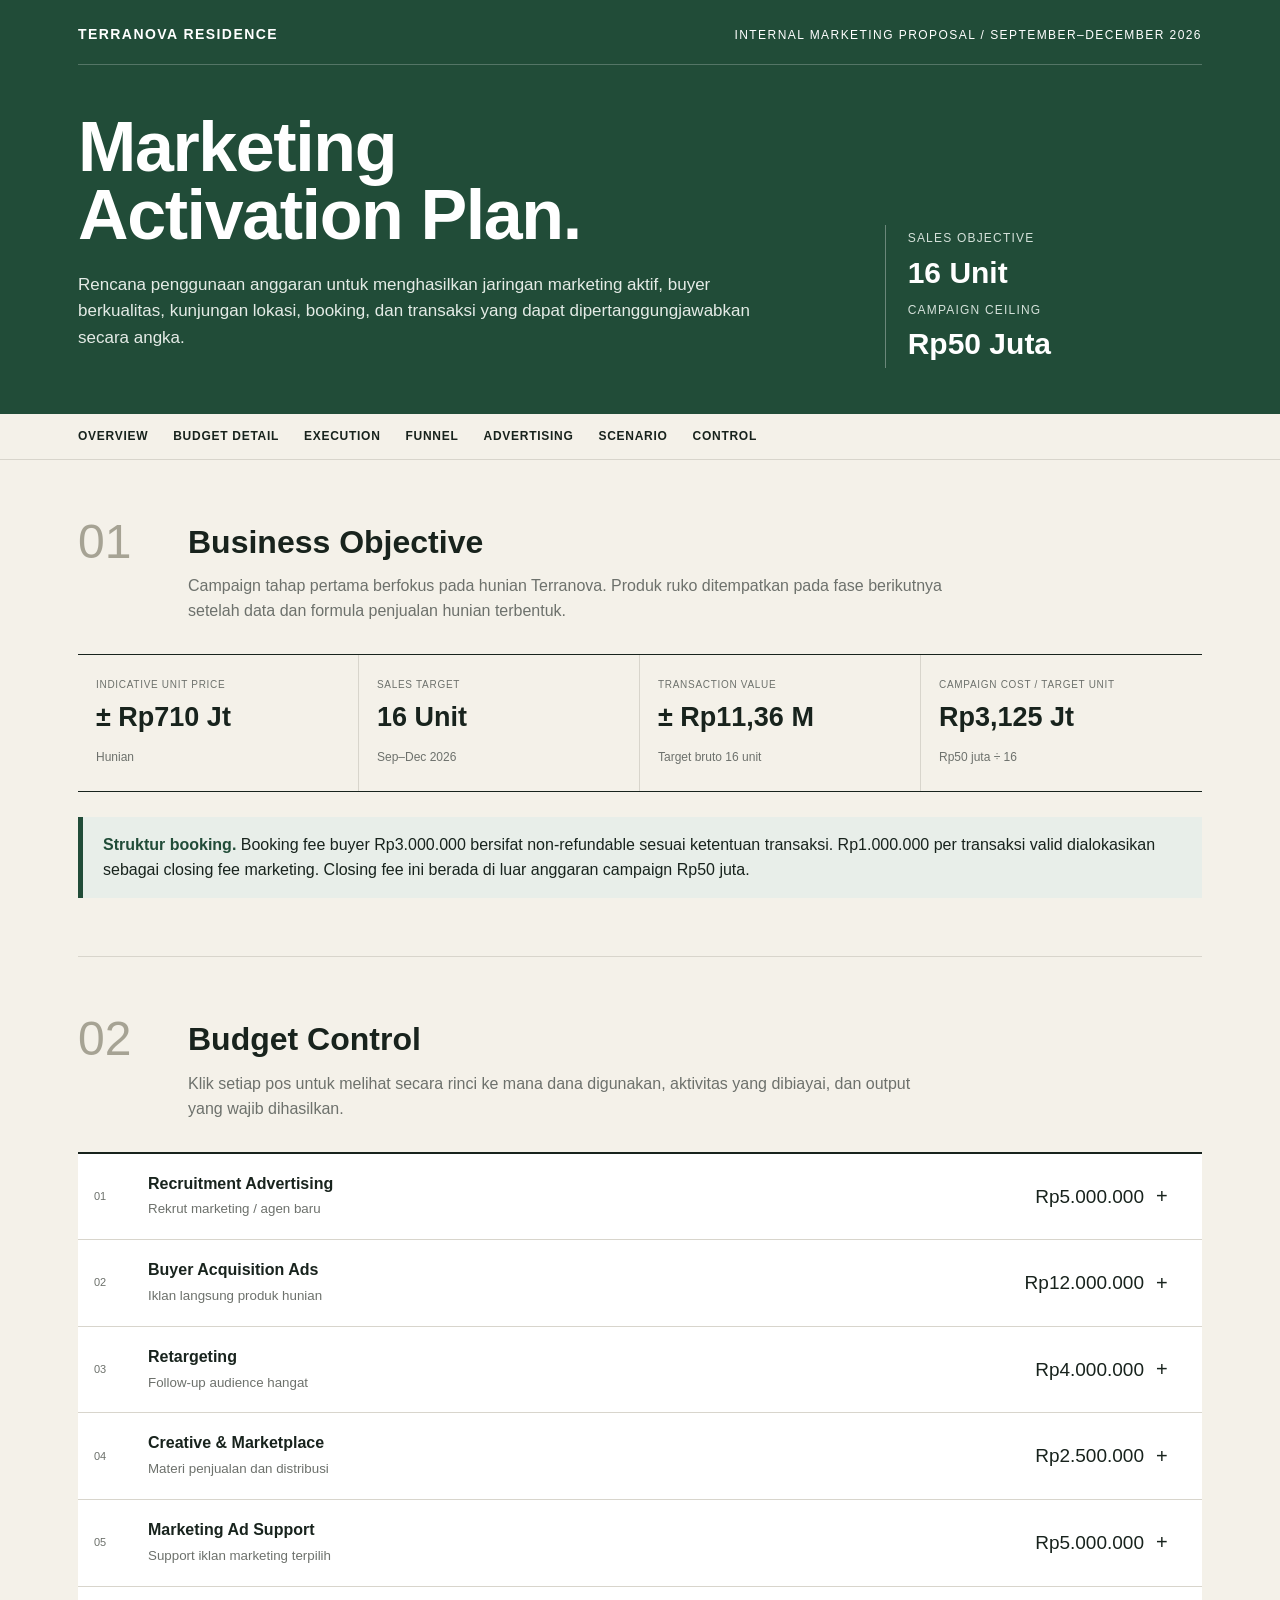
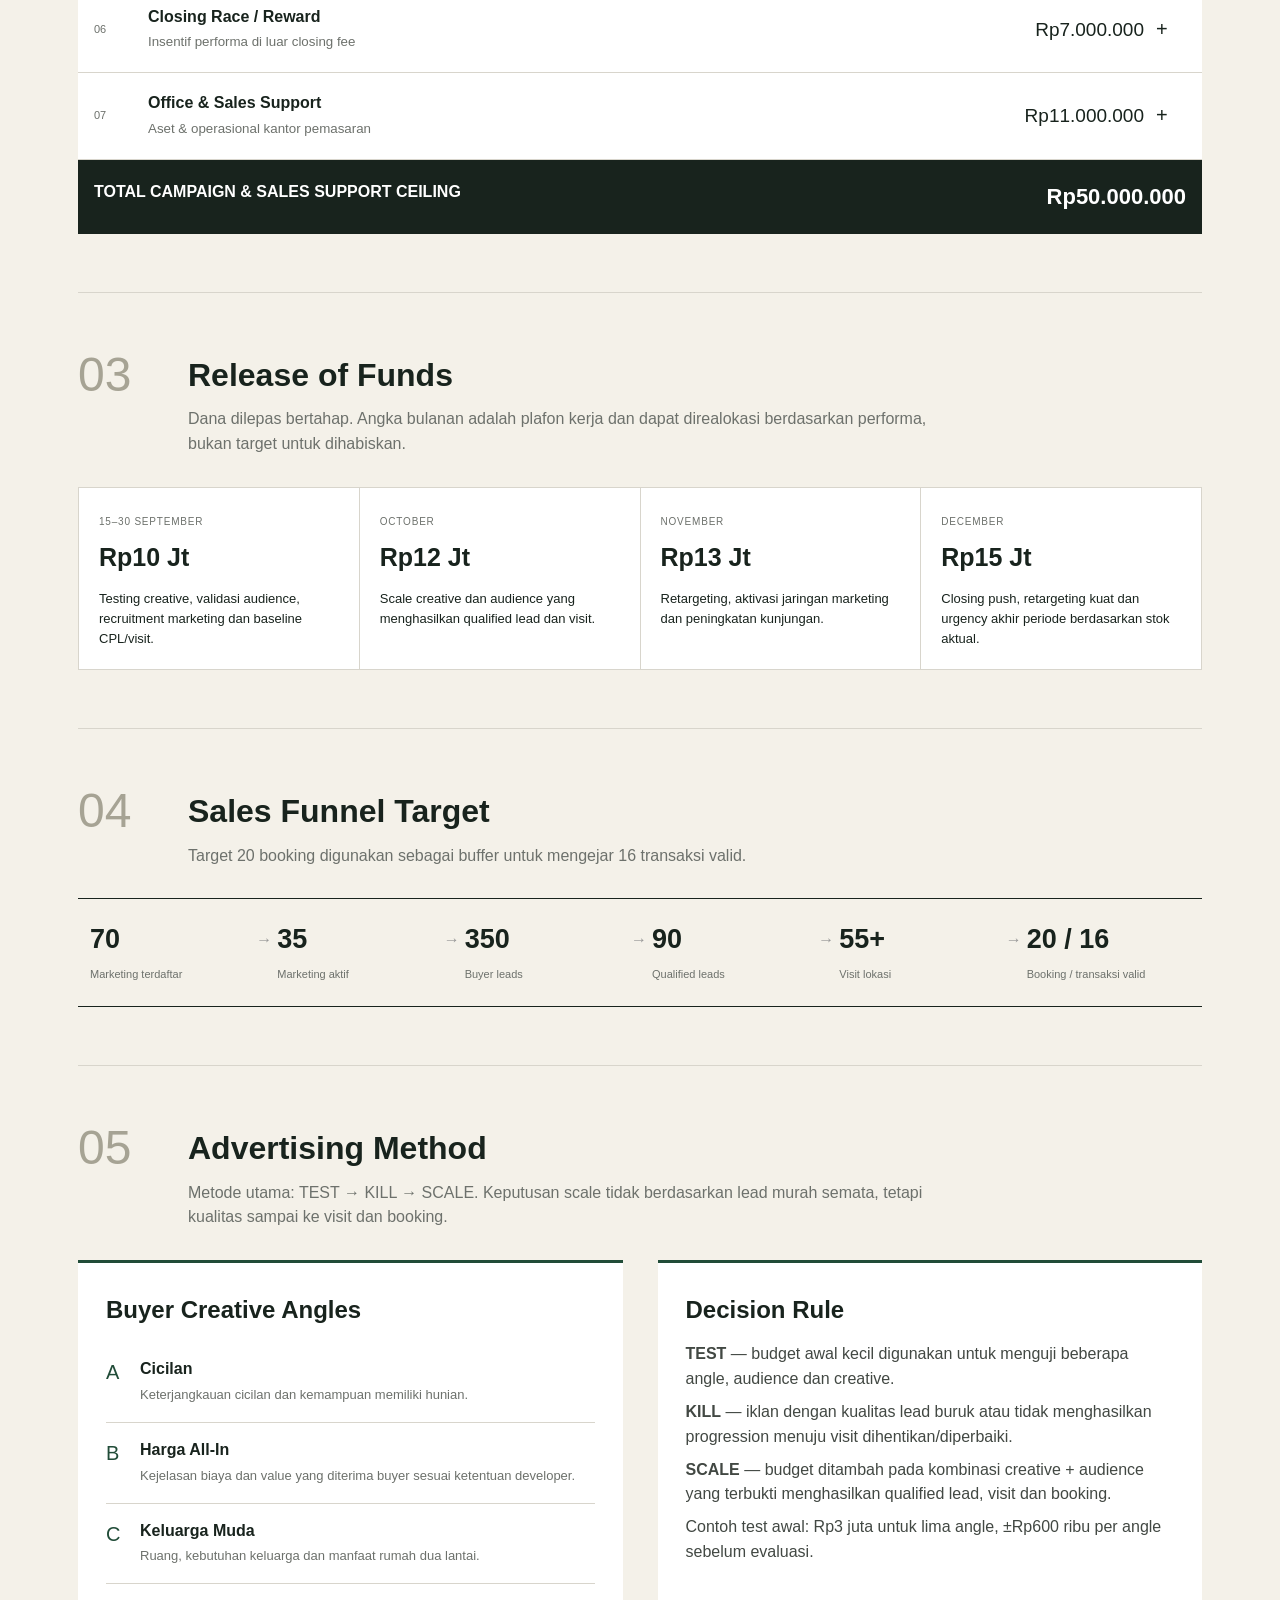
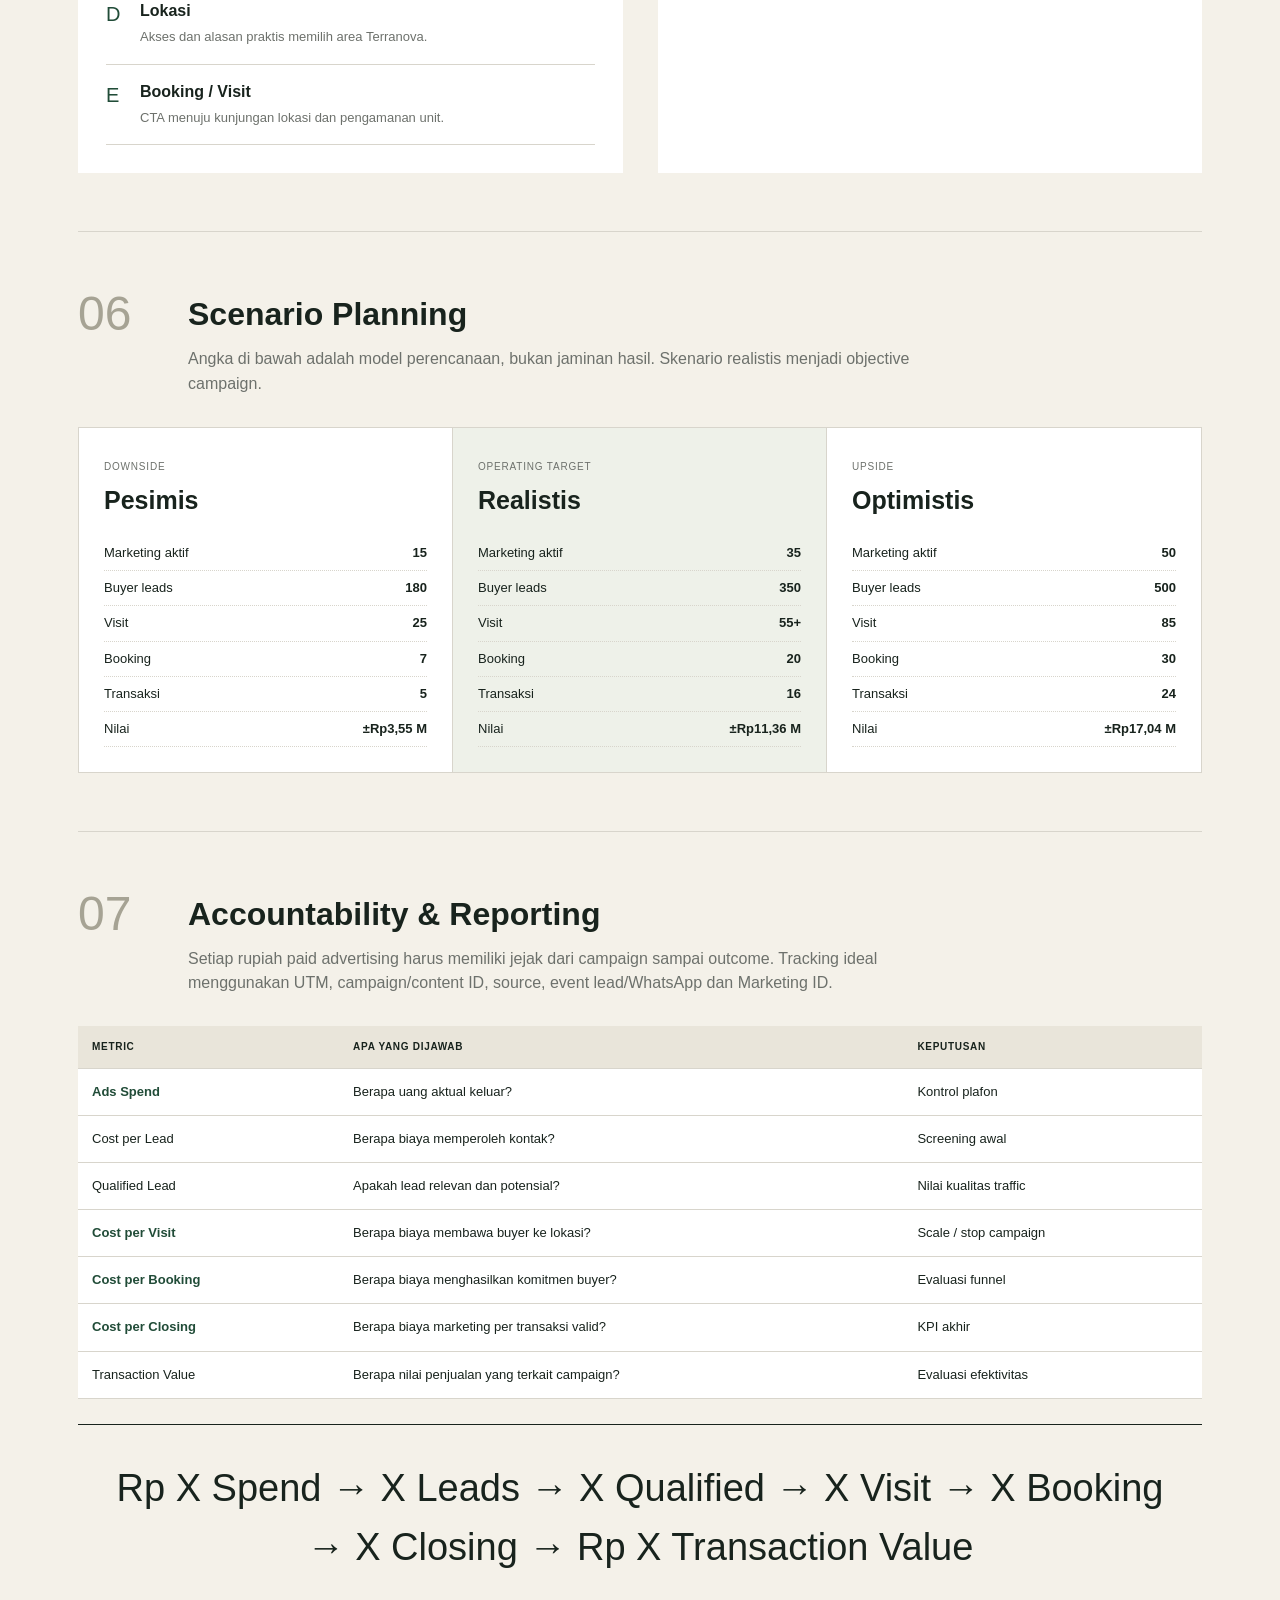
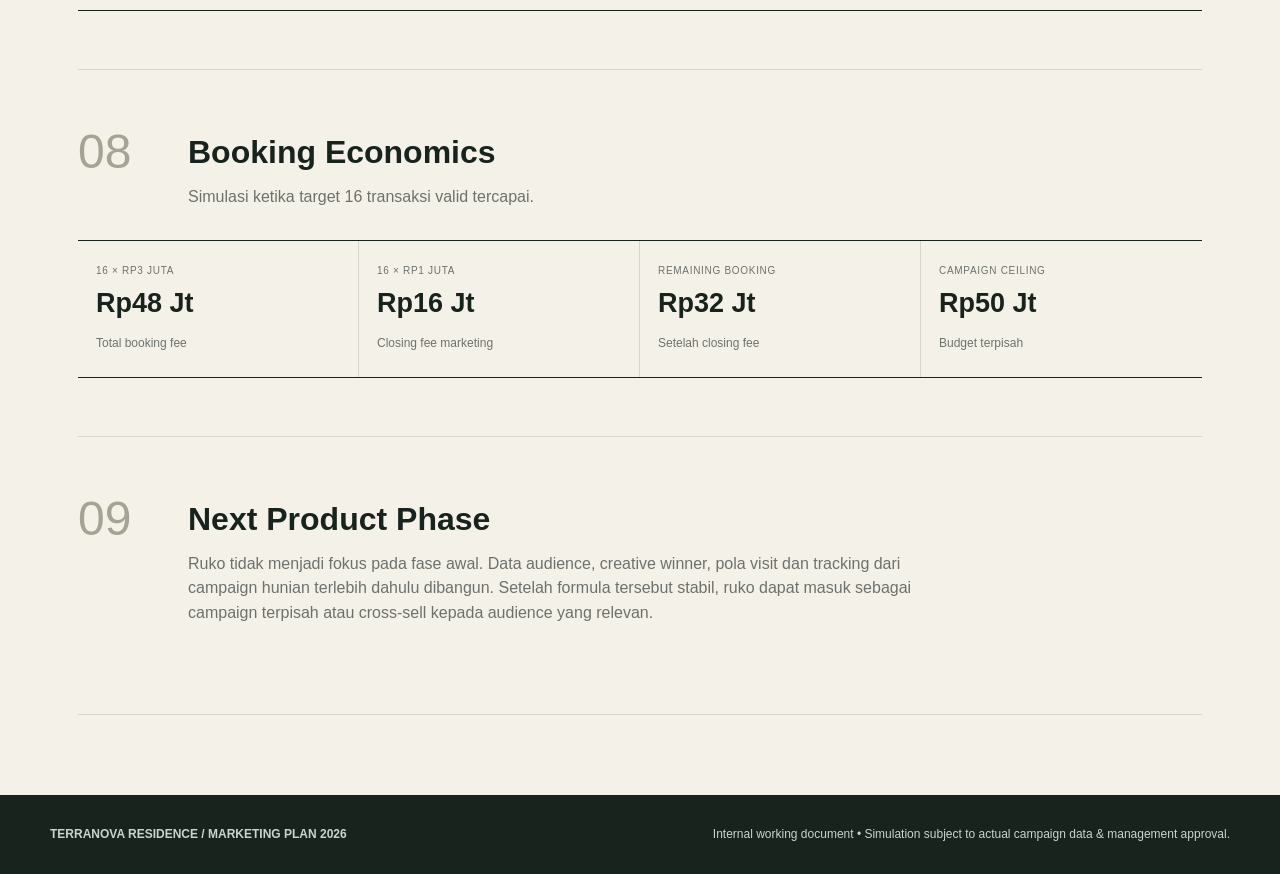
==== commit d44a3e2b: "versi terbaru" ====
--- a/summary.html
+++ b/summary.html
@@ -55,40 +55,40 @@
 
 <div class="budgetlist" id="budgetList">
 <div class="budgetrow">
-<button class="budgetbtn" type="button"><span class="idx">01</span><span class="budgetname"><strong>Recruitment Advertising</strong><small>Rekrut marketing / agen baru</small></span><span class="amount">Rp7.000.000</span><span class="chev">+</span></button>
+<button class="budgetbtn" type="button"><span class="idx">01</span><span class="budgetname"><strong>Recruitment Advertising</strong><small>Rekrut marketing / agen baru</small></span><span class="amount">Rp5.000.000</span><span class="chev">+</span></button>
 <div class="detail"><div class="detailgrid"><div><h4>Penggunaan Dana</h4><ul><li>Meta Ads untuk recruitment marketing/agen.</li><li>Creative recruitment: image/video/copy.</li><li>Lead form atau WhatsApp acquisition.</li><li>Testing audience dan creative recruitment.</li></ul></div><div class="output"><h4>Output yang Ditargetkan</h4><ul><li>150–200 calon marketing masuk.</li><li>60–80 marketing terdaftar/serius.</li><li>30–40 marketing aktif.</li><li>Terukur: cost per applicant dan cost per active marketing.</li></ul></div></div></div>
 </div>
 
 <div class="budgetrow">
-<button class="budgetbtn" type="button"><span class="idx">02</span><span class="budgetname"><strong>Buyer Acquisition Ads</strong><small>Iklan langsung produk hunian</small></span><span class="amount">Rp15.000.000</span><span class="chev">+</span></button>
+<button class="budgetbtn" type="button"><span class="idx">02</span><span class="budgetname"><strong>Buyer Acquisition Ads</strong><small>Iklan langsung produk hunian</small></span><span class="amount">Rp12.000.000</span><span class="chev">+</span></button>
 <div class="detail"><div class="detailgrid"><div><h4>Penggunaan Dana</h4><ul><li>Meta Ads buyer acquisition.</li><li>Testing 5 angle: cicilan, all-in, keluarga, lokasi, booking.</li><li>Traffic/lead diarahkan ke landing page dan WhatsApp.</li><li>Scale hanya creative yang menghasilkan qualified lead/visit.</li></ul></div><div class="output"><h4>Output yang Ditargetkan</h4><ul><li>Kontribusi utama menuju ±350 buyer leads gabungan.</li><li>Qualified leads yang memiliki kebutuhan dan kemampuan relevan.</li><li>Visit lokasi dan booking sebagai KPI utama.</li><li>Cost/lead, cost/visit dan cost/booking tercatat.</li></ul></div></div></div>
 </div>
 
 <div class="budgetrow">
-<button class="budgetbtn" type="button"><span class="idx">03</span><span class="budgetname"><strong>Retargeting</strong><small>Follow-up audience hangat</small></span><span class="amount">Rp5.000.000</span><span class="chev">+</span></button>
+<button class="budgetbtn" type="button"><span class="idx">03</span><span class="budgetname"><strong>Retargeting</strong><small>Follow-up audience hangat</small></span><span class="amount">Rp4.000.000</span><span class="chev">+</span></button>
 <div class="detail"><div class="detailgrid"><div><h4>Penggunaan Dana</h4><ul><li>Retarget orang yang melihat video/iklan.</li><li>Retarget pengunjung landing page.</li><li>Retarget engagement dan calon buyer yang pernah berinteraksi.</li><li>Materi lanjutan: show unit, akses, simulasi, progress, CTA visit.</li></ul></div><div class="output"><h4>Output yang Ditargetkan</h4><ul><li>Mengubah audience hangat menjadi inquiry.</li><li>Menaikkan jumlah visit.</li><li>Menurunkan cost per booking dari keseluruhan funnel.</li><li>Mengurangi kehilangan calon buyer yang belum siap pada kontak pertama.</li></ul></div></div></div>
 </div>
 
 <div class="budgetrow">
-<button class="budgetbtn" type="button"><span class="idx">04</span><span class="budgetname"><strong>Creative & Marketplace</strong><small>Materi penjualan dan distribusi</small></span><span class="amount">Rp4.000.000</span><span class="chev">+</span></button>
+<button class="budgetbtn" type="button"><span class="idx">04</span><span class="budgetname"><strong>Creative & Marketplace</strong><small>Materi penjualan dan distribusi</small></span><span class="amount">Rp2.500.000</span><span class="chev">+</span></button>
 <div class="detail"><div class="detailgrid"><div><h4>Penggunaan Dana</h4><ul><li>Desain materi iklan dan social media.</li><li>Video pendek/show unit/property content.</li><li>Copywriting, variasi hook dan CTA.</li><li>Listing marketplace/properti dan kebutuhan materi pendukung.</li></ul></div><div class="output"><h4>Output yang Ditargetkan</h4><ul><li>Bank creative siap testing.</li><li>Materi seragam untuk jaringan marketing.</li><li>Creative baru saat frequency/ad fatigue meningkat.</li><li>Konten dapat dipakai ulang pada organic dan paid channel.</li></ul></div></div></div>
 </div>
 
 <div class="budgetrow">
-<button class="budgetbtn" type="button"><span class="idx">05</span><span class="budgetname"><strong>Marketing Ad Support</strong><small>15 marketing terpilih × Rp500 ribu</small></span><span class="amount">Rp7.500.000</span><span class="chev">+</span></button>
+<button class="budgetbtn" type="button"><span class="idx">05</span><span class="budgetname"><strong>Marketing Ad Support</strong><small>Support iklan marketing terpilih</small></span><span class="amount">Rp5.000.000</span><span class="chev">+</span></button>
 <div class="detail"><div class="detailgrid"><div><h4>Penggunaan Dana</h4><ul><li>Bukan diberikan sebagai uang cash bebas.</li><li>Rp500.000 menjadi advertising support per marketing terpilih.</li><li>Campaign dijalankan/dikontrol agar pengeluaran dapat diaudit.</li><li>Setiap marketing memakai tracking/Marketing ID sendiri.</li></ul></div><div class="output"><h4>Output yang Ditargetkan</h4><ul><li>15 marketing menjalankan campaign terukur.</li><li>Diketahui leads, visit dan booking per marketing.</li><li>Marketing produktif dapat di-scale.</li><li>Marketing tanpa output dapat dihentikan setelah evaluasi.</li></ul></div></div></div>
 </div>
 
 <div class="budgetrow">
-<button class="budgetbtn" type="button"><span class="idx">06</span><span class="budgetname"><strong>Closing Race / Reward</strong><small>Insentif performa di luar closing fee</small></span><span class="amount">Rp9.000.000</span><span class="chev">+</span></button>
-<div class="detail"><div class="detailgrid"><div><h4>Penggunaan Dana</h4><ul><li>Reward pencapaian marketing dan top producer.</li><li>Diberikan berdasarkan transaksi yang telah dinyatakan valid.</li><li>Total exposure reward dikunci maksimal Rp9 juta.</li><li>Mekanisme final mengikuti keputusan Manajemen Terranova.</li></ul></div><div class="output"><h4>Output yang Ditargetkan</h4><ul><li>Mendorong marketing mengejar transaksi kedua dan seterusnya.</li><li>Menciptakan kompetisi tanpa membuat biaya hadiah tidak terkendali.</li><li>Fokus pada produktivitas, bukan jumlah marketing yang sekadar mendaftar.</li></ul></div></div></div>
+<button class="budgetbtn" type="button"><span class="idx">06</span><span class="budgetname"><strong>Closing Race / Reward</strong><small>Insentif performa di luar closing fee</small></span><span class="amount">Rp7.000.000</span><span class="chev">+</span></button>
+<div class="detail"><div class="detailgrid"><div><h4>Penggunaan Dana</h4><ul><li>Reward pencapaian marketing dan top producer.</li><li>Diberikan berdasarkan transaksi yang telah dinyatakan valid.</li><li>Total exposure reward dikunci maksimal Rp7 juta.</li><li>Mekanisme final mengikuti keputusan Manajemen Terranova.</li></ul></div><div class="output"><h4>Output yang Ditargetkan</h4><ul><li>Mendorong marketing mengejar transaksi kedua dan seterusnya.</li><li>Menciptakan kompetisi tanpa membuat biaya hadiah tidak terkendali.</li><li>Fokus pada produktivitas, bukan jumlah marketing yang sekadar mendaftar.</li></ul></div></div></div>
 </div>
 
 <div class="budgetrow">
-<button class="budgetbtn" type="button"><span class="idx">07</span><span class="budgetname"><strong>Optimization Reserve</strong><small>Dana scale dan koreksi campaign</small></span><span class="amount">Rp2.500.000</span><span class="chev">+</span></button>
-<div class="detail"><div class="detailgrid"><div><h4>Penggunaan Dana</h4><ul><li>Tambahan budget untuk campaign pemenang.</li><li>Testing ulang bila audience/creative awal tidak bekerja.</li><li>Kebutuhan taktis berdasarkan data aktual campaign.</li></ul></div><div class="output"><h4>Output yang Ditargetkan</h4><ul><li>Budget fleksibel tanpa mengambil pos lain secara mendadak.</li><li>Memperbesar sumber lead/visit yang terbukti efektif.</li><li>Tetap tunduk pada plafon keseluruhan Rp50 juta.</li></ul></div></div></div>
+<button class="budgetbtn" type="button"><span class="idx">07</span><span class="budgetname"><strong>Office & Sales Support</strong><small>Aset & operasional kantor pemasaran</small></span><span class="amount">Rp11.000.000</span><span class="chev">+</span></button>
+<div class="detail"><div class="detailgrid"><div><h4>Penggunaan Dana</h4><ul><li>Laptop Lenovo Rp2.500.000 + printer Rp1.500.000.</li><li>Tinta/toner & kertas Rp750.000.</li><li>Banner/signage sementara Rp1.500.000.</li><li>Air/minuman Rp750.000 + snack buyer Rp1.000.000.</li><li>ATK Rp500.000 + materi cetak Rp1.000.000.</li><li>Cadangan operasional Rp1.500.000 untuk internet/Wi-Fi, open house kecil, kebersihan atau kebutuhan relevan.</li></ul></div><div class="output"><h4>Output yang Ditargetkan</h4><ul><li>Laptop dan printer menjadi aset operasional pemasaran.</li><li>Kantor siap menerima, mendata dan mempresentasikan produk kepada buyer.</li><li>Signage meningkatkan visibility dan hospitality mendukung pengalaman visit.</li><li>Pengadaan dilakukan hanya jika aset belum tersedia dari developer.</li></ul></div></div></div>
 </div>
-<div class="budgettotal"><span>TOTAL CAMPAIGN CEILING</span><b>Rp50.000.000</b></div>
+<div class="budgettotal"><span>TOTAL CAMPAIGN & SALES SUPPORT CEILING</span><b>Rp50.000.000</b></div>
 </div>
 </section>
 
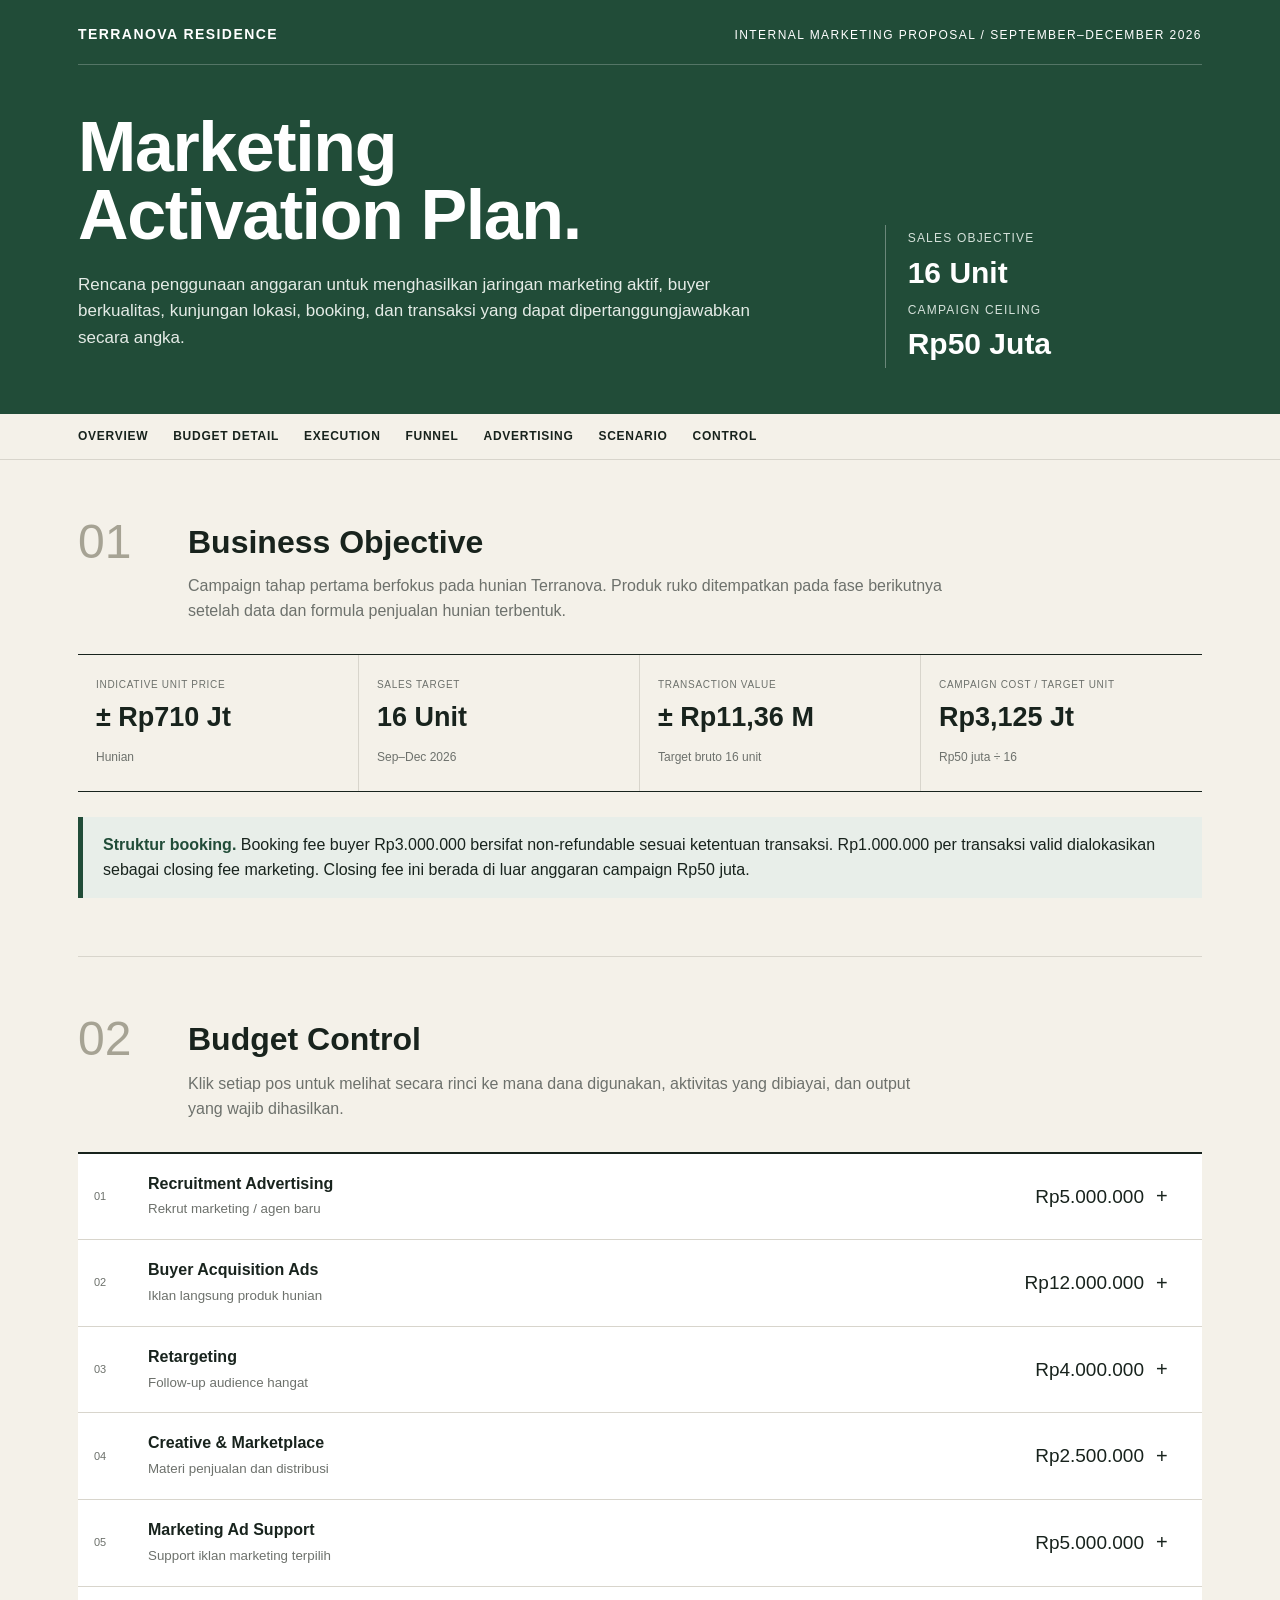
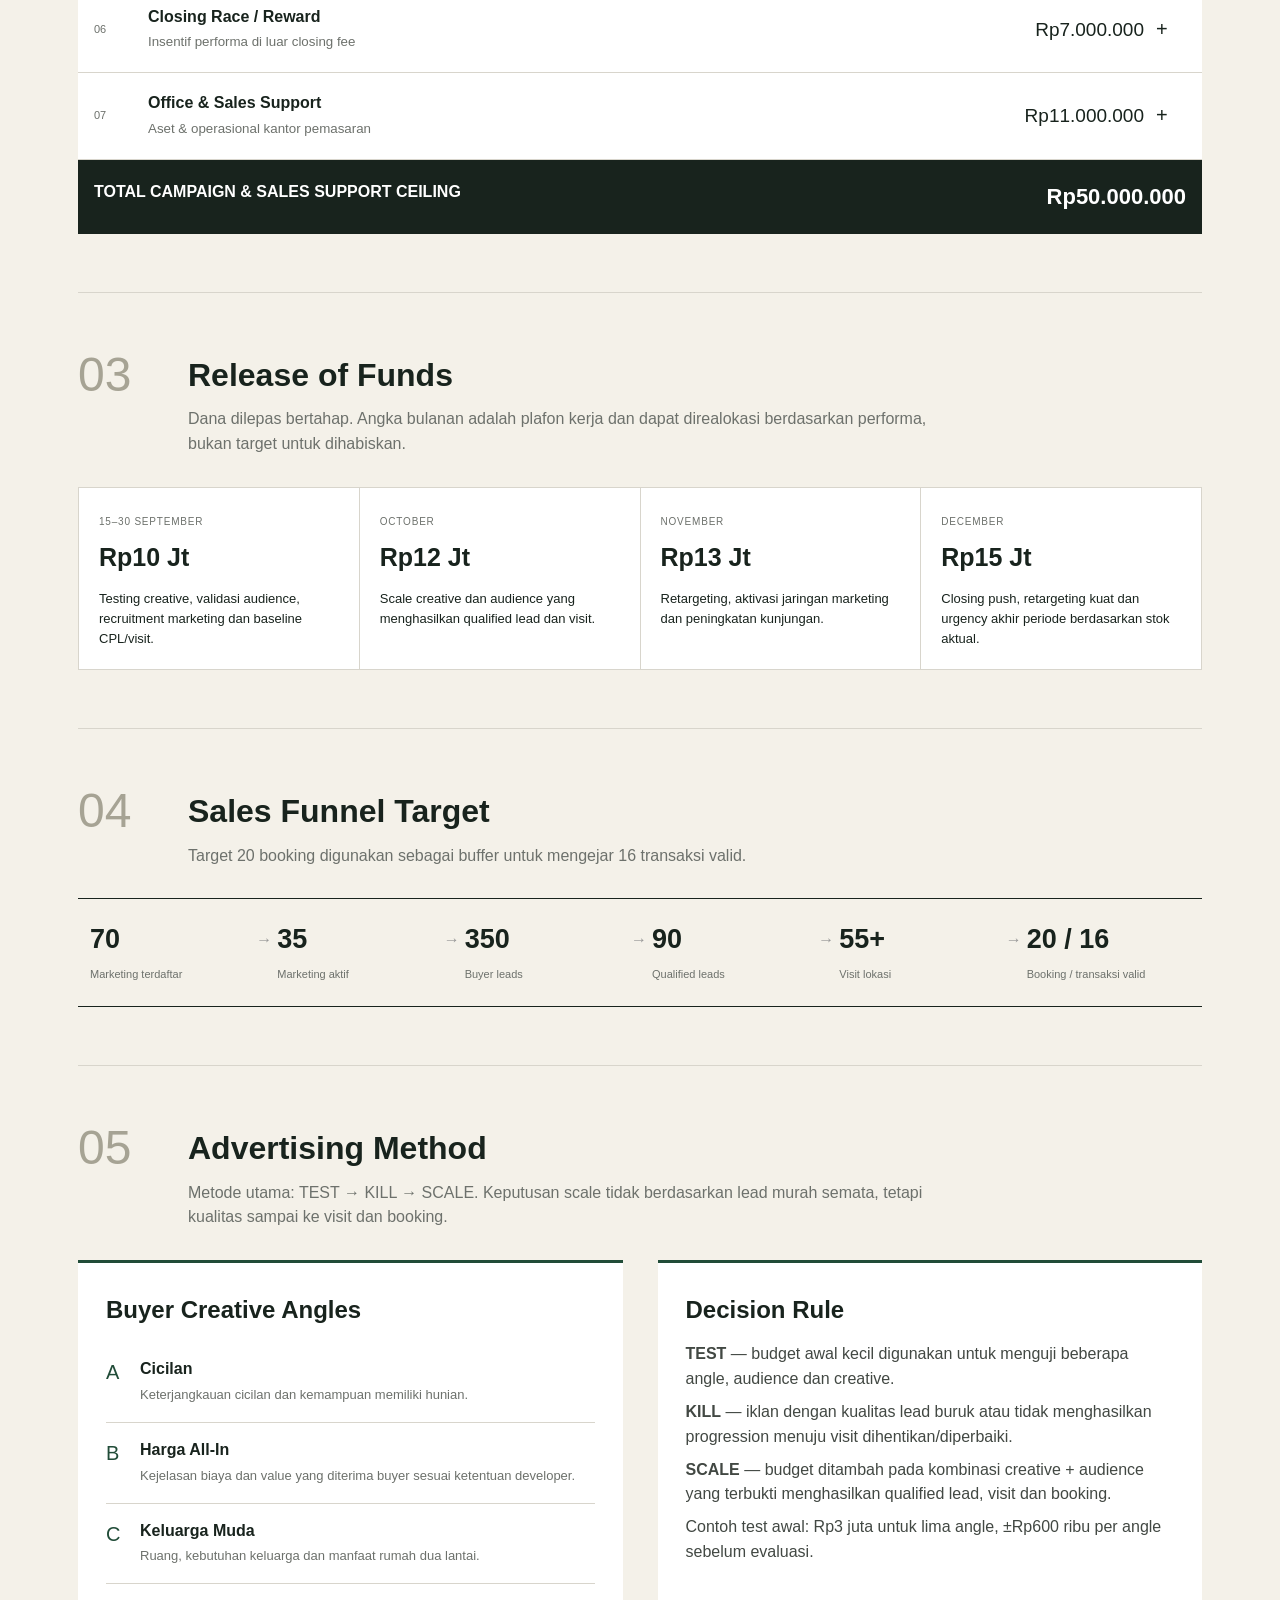
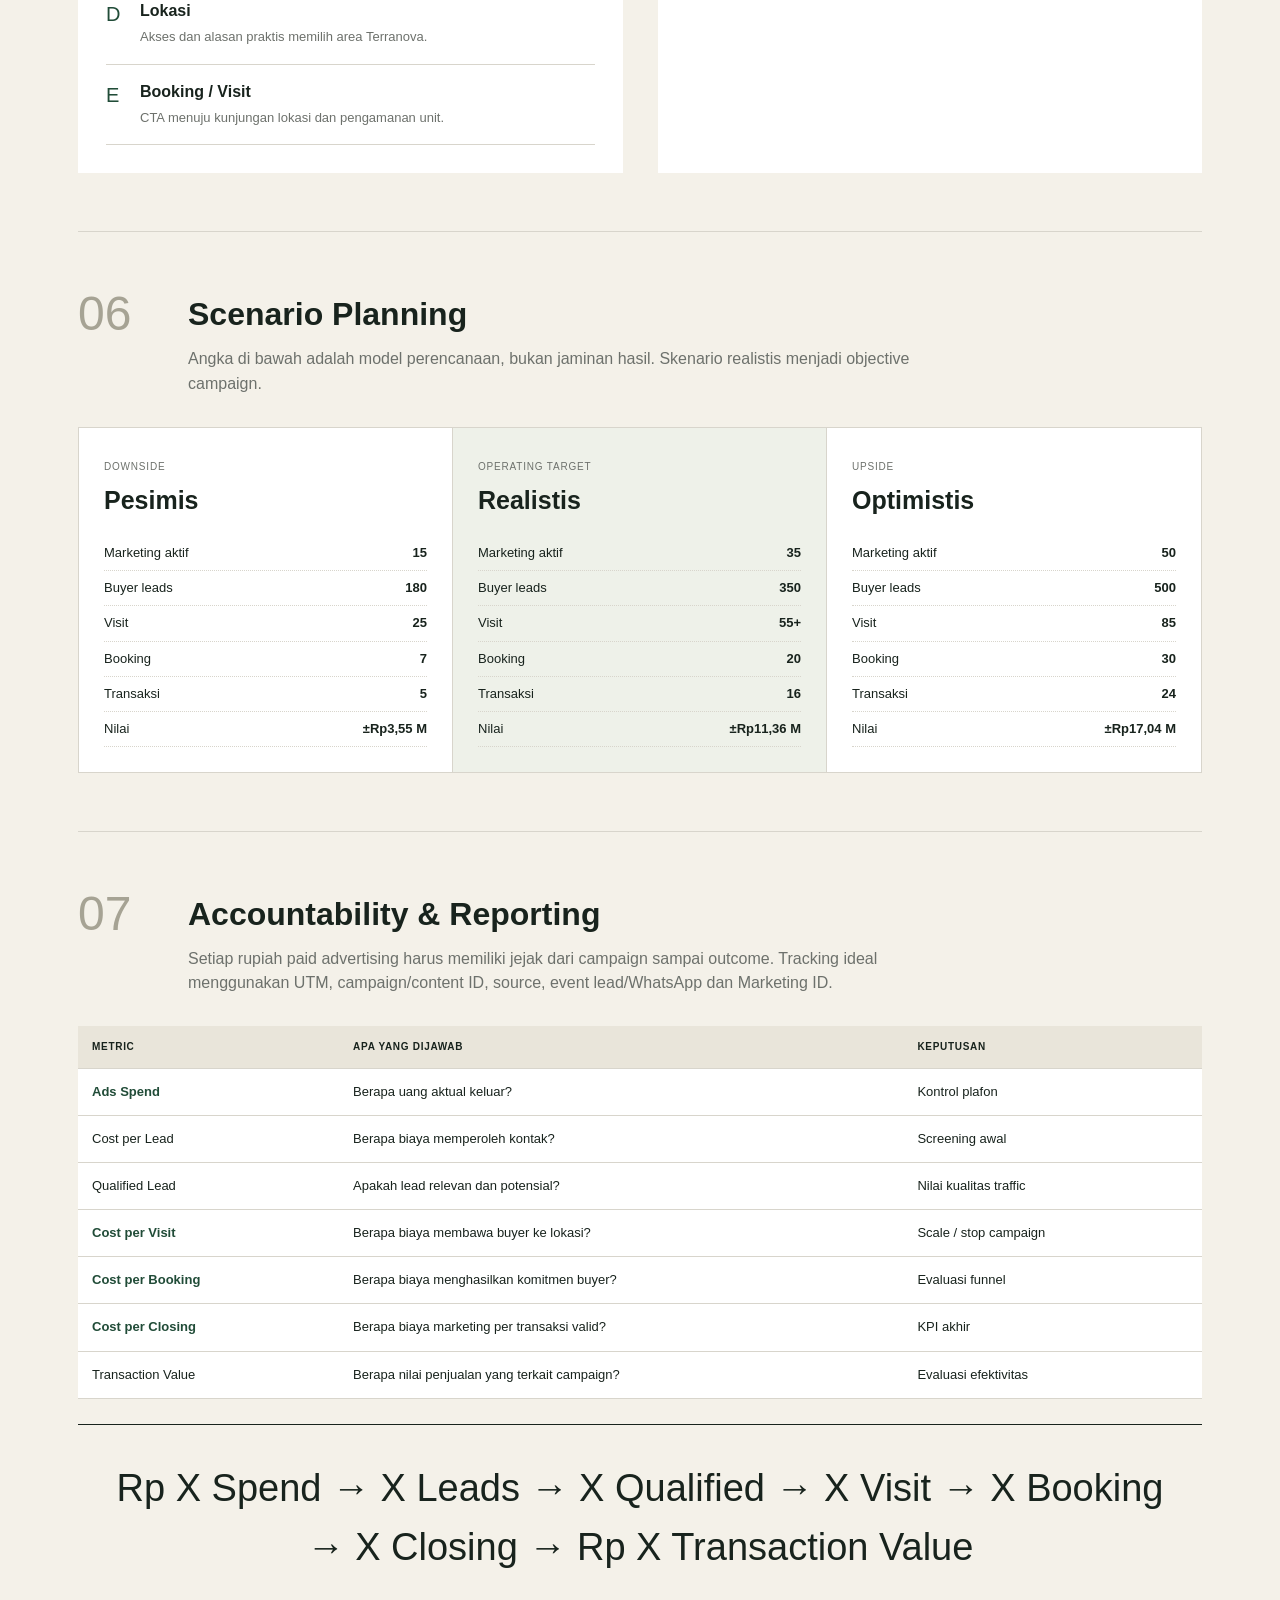
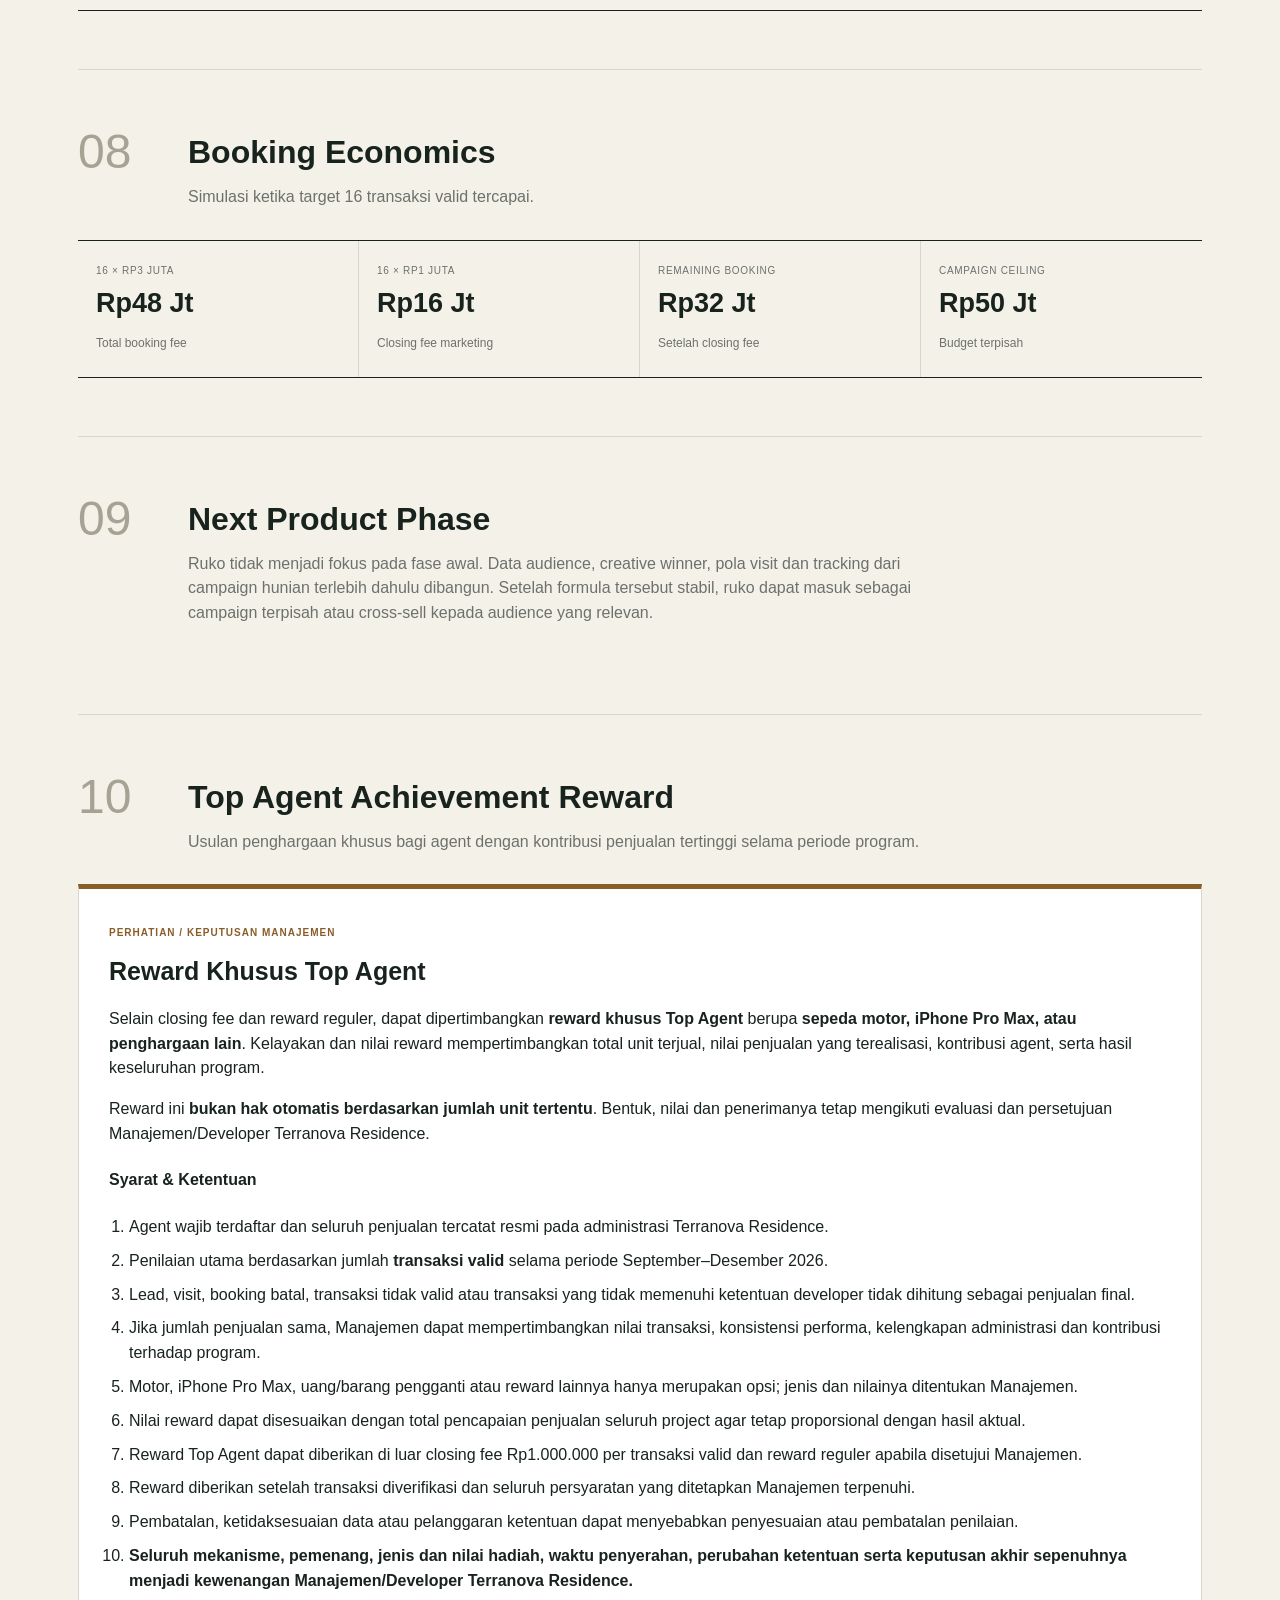
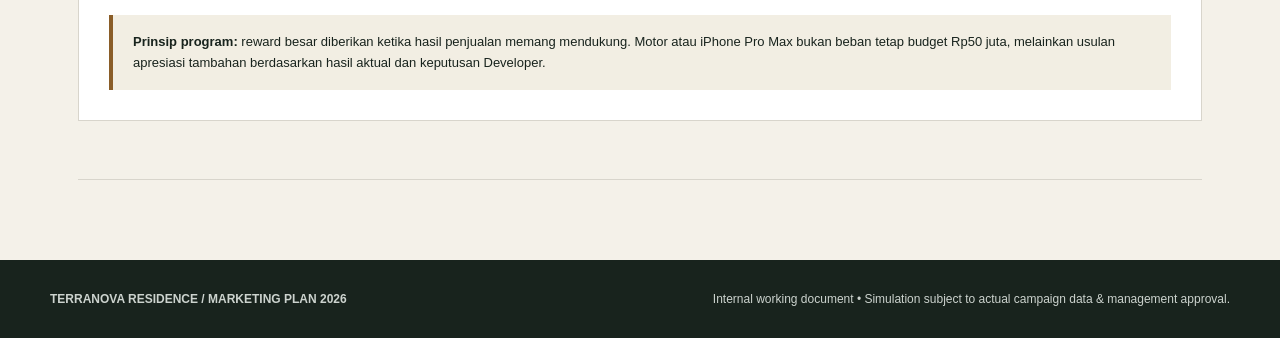
==== commit 18e9f9ab: "versi next 2" ====
--- a/summary.html
+++ b/summary.html
@@ -24,7 +24,7 @@
 @media(max-width:800px){.headline{grid-template-columns:1fr}.period{border-left:0;border-top:1px solid #ffffff55;padding:18px 0 0}.metrics{grid-template-columns:1fr 1fr}.metric:nth-child(2){border-right:0}.metric:nth-child(-n+2){border-bottom:1px solid var(--line)}.sectionhead{grid-template-columns:55px 1fr}.no{font-size:34px}.budgetbtn{grid-template-columns:30px 1fr 120px 24px}.detail{padding-left:25px}.detailgrid,.two{grid-template-columns:1fr}.months{grid-template-columns:1fr 1fr}.funnel{display:grid;grid-template-columns:1fr 1fr}.fitem:after{display:none}.scenario{grid-template-columns:1fr}.sc{border-right:0;border-bottom:1px solid var(--line)}}
 @media(max-width:480px){.mastin,main{padding-left:18px;padding-right:18px}.brand span{display:none}.metrics,.months{grid-template-columns:1fr}.metric{border-right:0!important;border-bottom:1px solid var(--line)}.budgetbtn{grid-template-columns:24px 1fr 95px 20px;padding:15px 9px}.amount{font-size:15px}.budgetname small{display:none}.funnel{grid-template-columns:1fr 1fr}.section{padding:42px 0}.sectionhead{display:block}.no{margin-bottom:10px}.foot{display:block}}
 @media print{.nav{display:none}.budgetrow .detail{display:block!important}.chev{display:none}body{background:#fff}.section{break-inside:avoid}}
-</style>
+.attention{background:#fff;border:1px solid var(--line);border-top:5px solid var(--warn);padding:30px}.attentiontag{font-size:10px;font-weight:700;letter-spacing:.1em;text-transform:uppercase;color:var(--warn)}.attention h3{font-size:25px;margin:8px 0 10px}.terms{margin:22px 0 0;padding-left:20px}.terms li{margin:9px 0}.rewardnote{margin-top:22px;padding:17px 20px;background:#f2eee3;border-left:4px solid var(--warn);font-size:13px}</style>
 </head>
 <body>
 <header class="mast">
@@ -166,7 +166,7 @@
 <section class="section">
 <div class="sectionhead"><div class="no">09</div><div><h2>Next Product Phase</h2><p class="sectionlead">Ruko tidak menjadi fokus pada fase awal. Data audience, creative winner, pola visit dan tracking dari campaign hunian terlebih dahulu dibangun. Setelah formula tersebut stabil, ruko dapat masuk sebagai campaign terpisah atau cross-sell kepada audience yang relevan.</p></div></div>
 </section>
-</main>
+<section class="section" id="top-agent"><div class="sectionhead"><div class="no">10</div><div><h2>Top Agent Achievement Reward</h2><p class="sectionlead">Usulan penghargaan khusus bagi agent dengan kontribusi penjualan tertinggi selama periode program.</p></div></div><div class="attention"><span class="attentiontag">PERHATIAN / KEPUTUSAN MANAJEMEN</span><h3>Reward Khusus Top Agent</h3><p>Selain closing fee dan reward reguler, dapat dipertimbangkan <strong>reward khusus Top Agent</strong> berupa <strong>sepeda motor, iPhone Pro Max, atau penghargaan lain</strong>. Kelayakan dan nilai reward mempertimbangkan total unit terjual, nilai penjualan yang terealisasi, kontribusi agent, serta hasil keseluruhan program.</p><p>Reward ini <strong>bukan hak otomatis berdasarkan jumlah unit tertentu</strong>. Bentuk, nilai dan penerimanya tetap mengikuti evaluasi dan persetujuan Manajemen/Developer Terranova Residence.</p><h4>Syarat & Ketentuan</h4><ol class="terms"><li>Agent wajib terdaftar dan seluruh penjualan tercatat resmi pada administrasi Terranova Residence.</li><li>Penilaian utama berdasarkan jumlah <strong>transaksi valid</strong> selama periode September–Desember 2026.</li><li>Lead, visit, booking batal, transaksi tidak valid atau transaksi yang tidak memenuhi ketentuan developer tidak dihitung sebagai penjualan final.</li><li>Jika jumlah penjualan sama, Manajemen dapat mempertimbangkan nilai transaksi, konsistensi performa, kelengkapan administrasi dan kontribusi terhadap program.</li><li>Motor, iPhone Pro Max, uang/barang pengganti atau reward lainnya hanya merupakan opsi; jenis dan nilainya ditentukan Manajemen.</li><li>Nilai reward dapat disesuaikan dengan total pencapaian penjualan seluruh project agar tetap proporsional dengan hasil aktual.</li><li>Reward Top Agent dapat diberikan di luar closing fee Rp1.000.000 per transaksi valid dan reward reguler apabila disetujui Manajemen.</li><li>Reward diberikan setelah transaksi diverifikasi dan seluruh persyaratan yang ditetapkan Manajemen terpenuhi.</li><li>Pembatalan, ketidaksesuaian data atau pelanggaran ketentuan dapat menyebabkan penyesuaian atau pembatalan penilaian.</li><li><strong>Seluruh mekanisme, pemenang, jenis dan nilai hadiah, waktu penyerahan, perubahan ketentuan serta keputusan akhir sepenuhnya menjadi kewenangan Manajemen/Developer Terranova Residence.</strong></li></ol><div class="rewardnote"><strong>Prinsip program:</strong> reward besar diberikan ketika hasil penjualan memang mendukung. Motor atau iPhone Pro Max bukan beban tetap budget Rp50 juta, melainkan usulan apresiasi tambahan berdasarkan hasil aktual dan keputusan Developer.</div></div></section></main>
 <footer><div class="foot"><strong>TERRANOVA RESIDENCE / MARKETING PLAN 2026</strong><span>Internal working document • Simulation subject to actual campaign data & management approval.</span></div></footer>
 
 <script>
